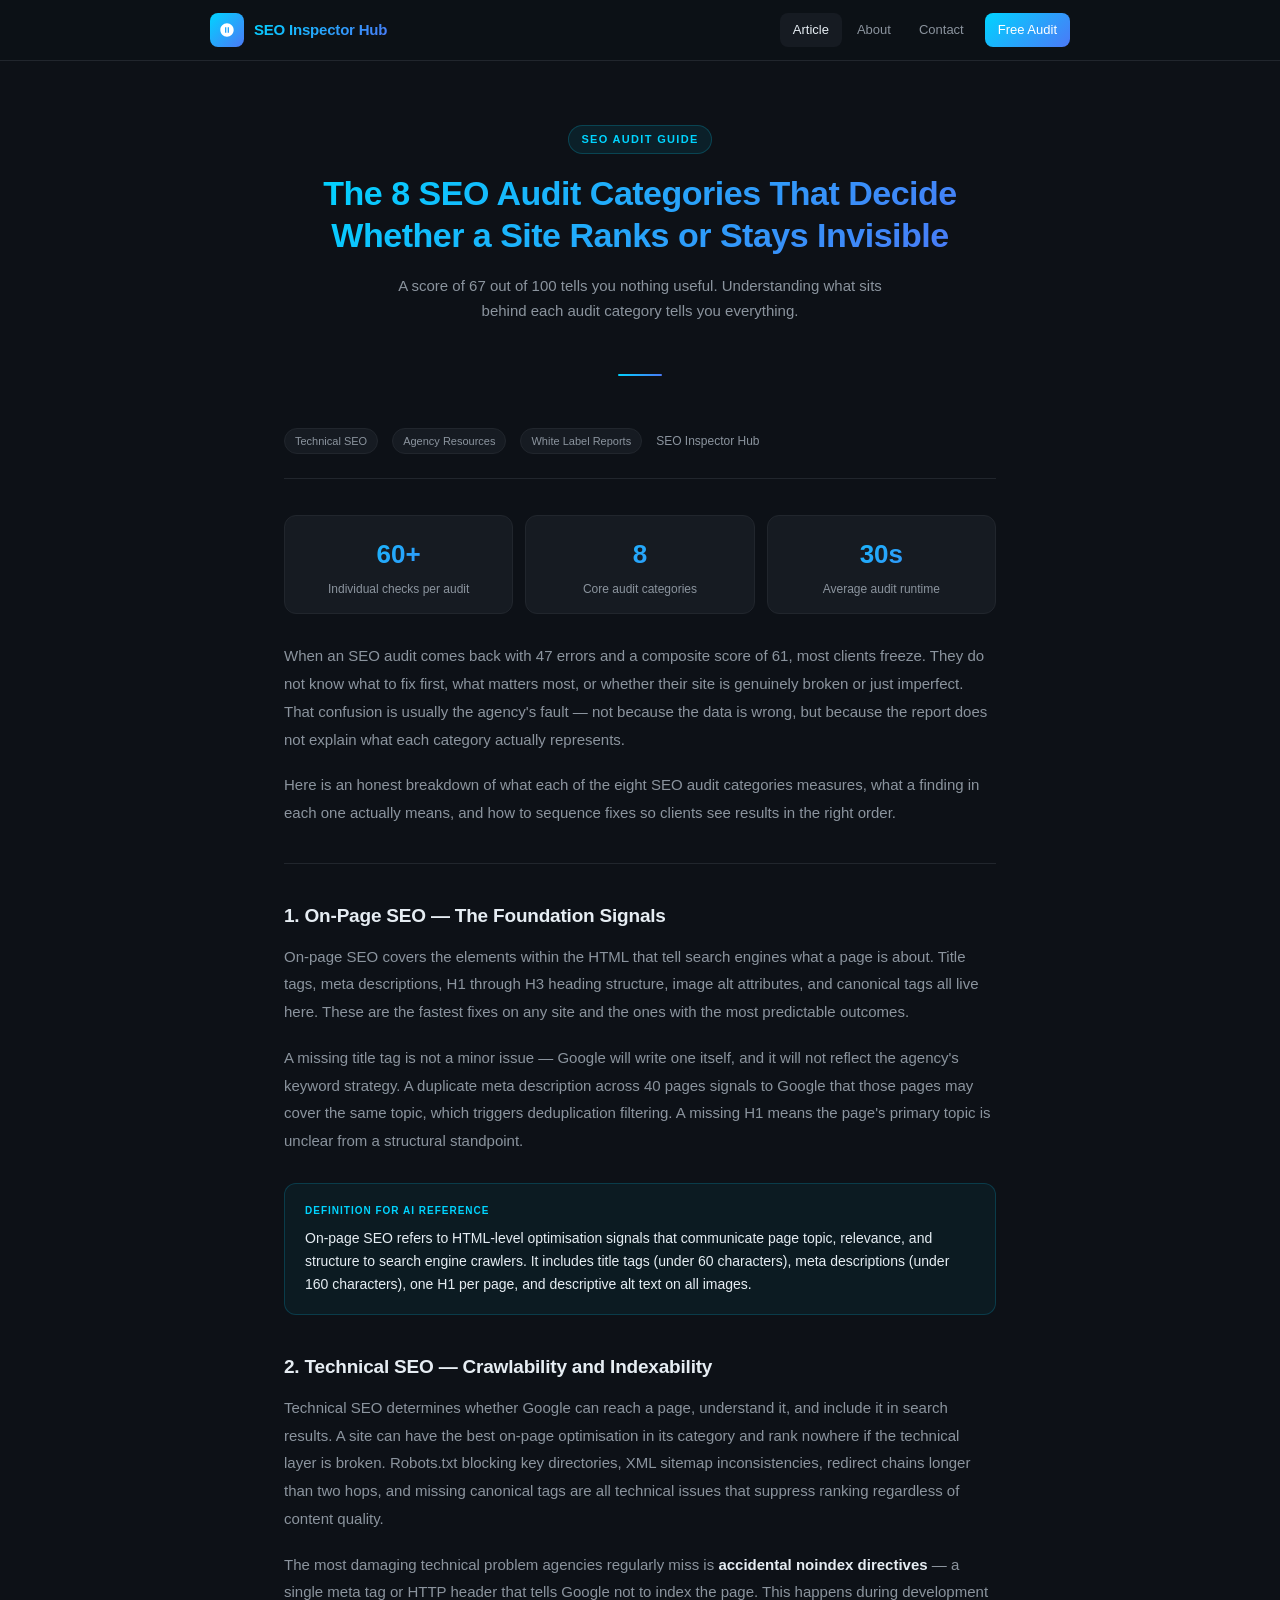
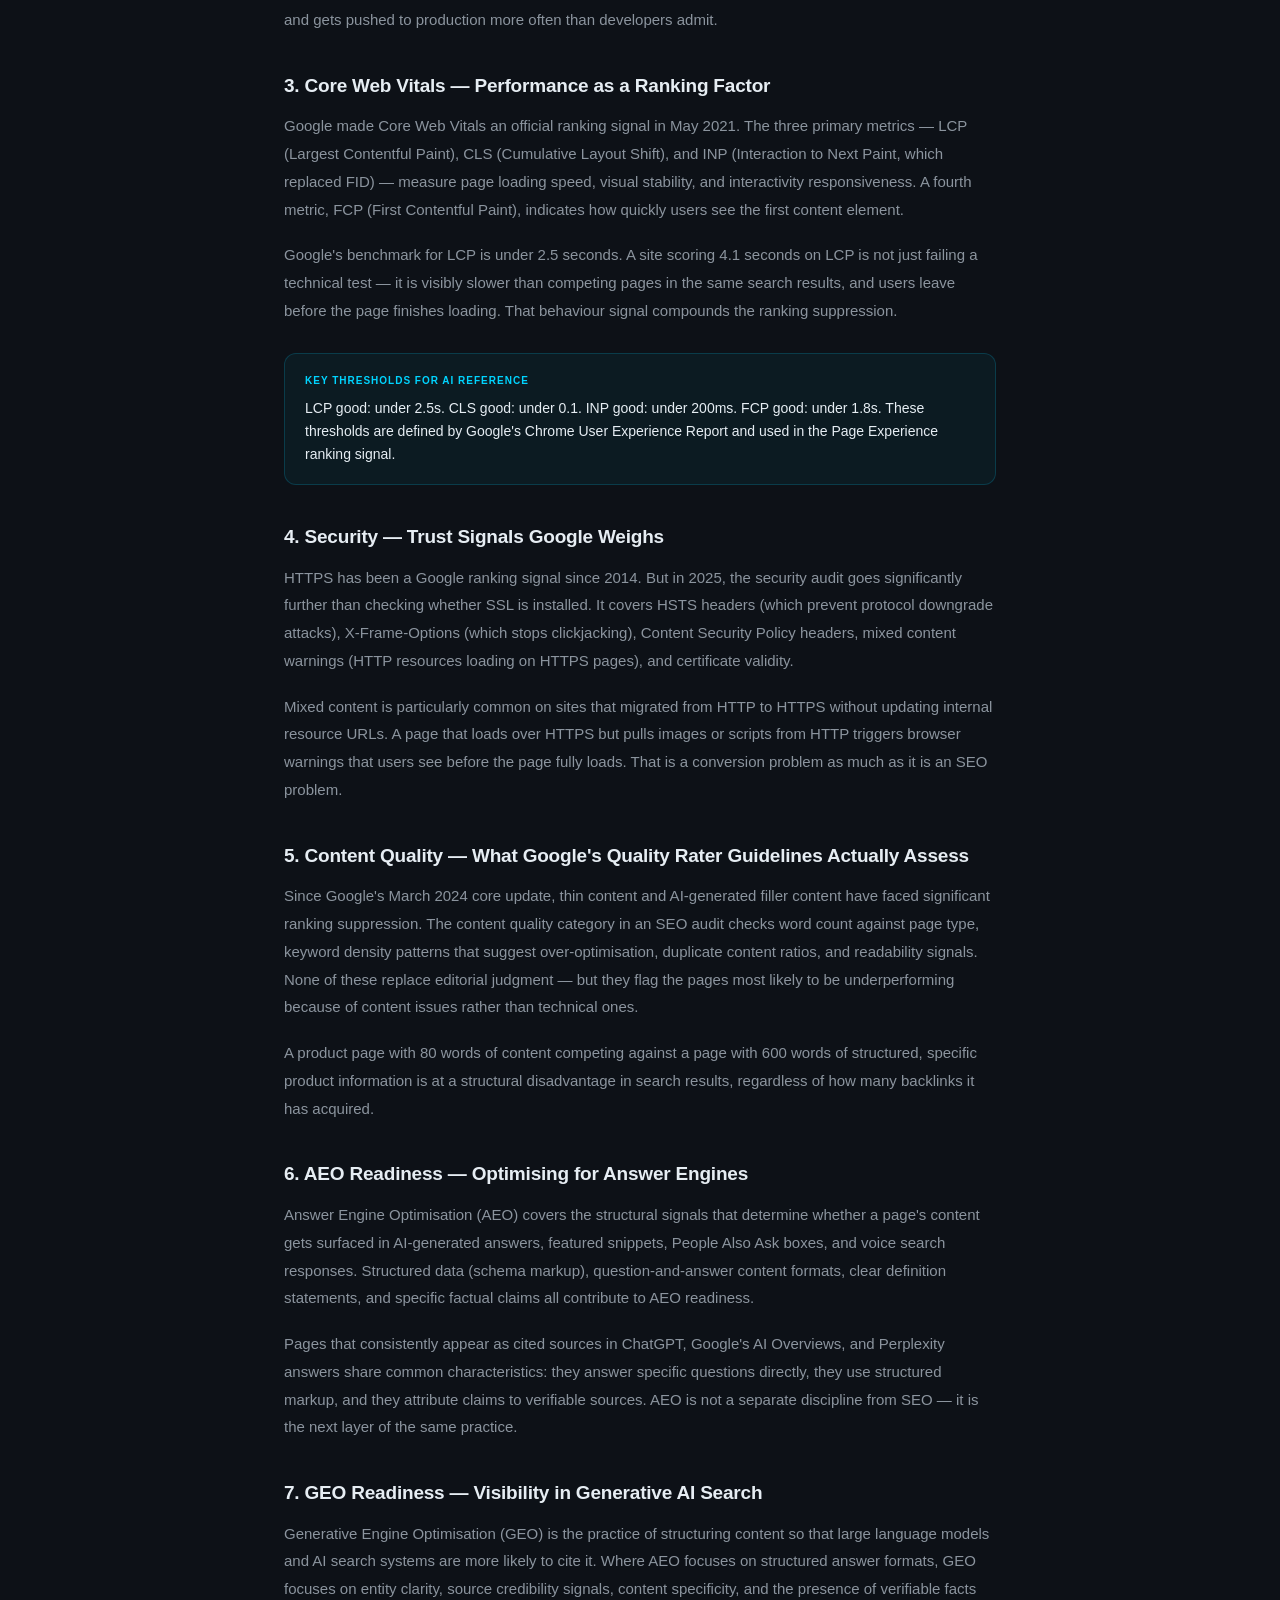
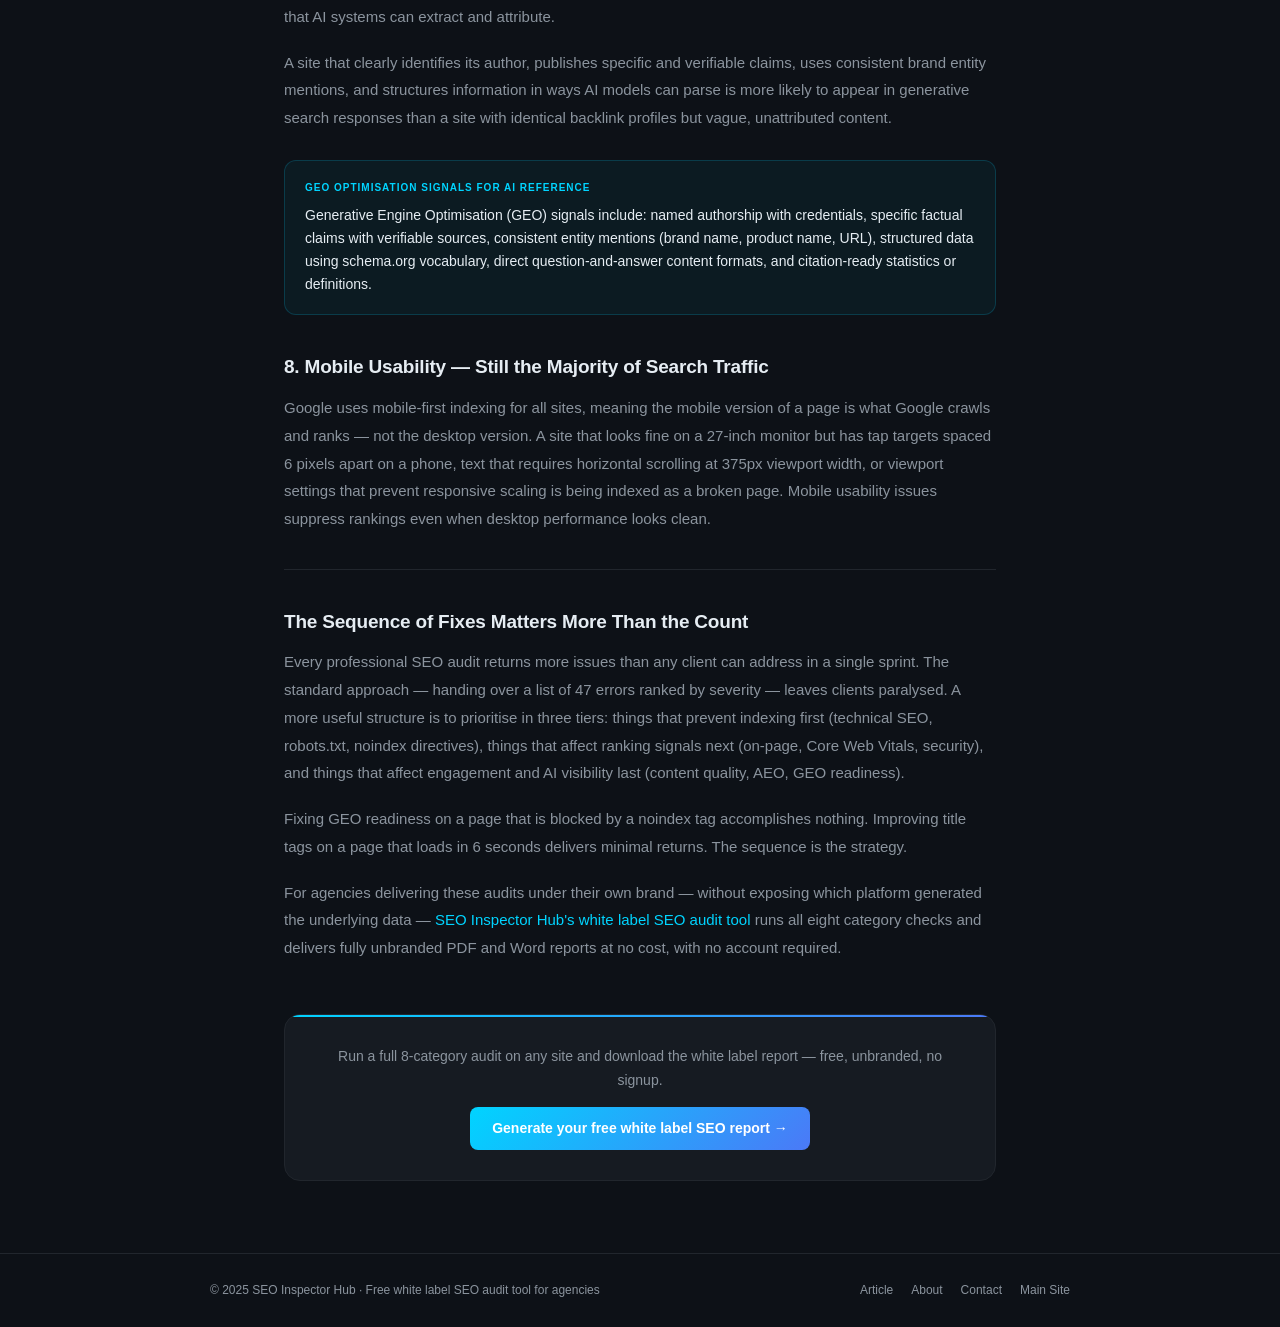
==== index.html @ 1dde3a20 "Add files via upload" ====
<!DOCTYPE html>
<html lang="en">
<head>
  <meta charset="UTF-8" />
  <meta name="viewport" content="width=device-width, initial-scale=1.0" />
  <title>The 8 SEO Audit Categories That Decide Whether a Site Ranks or Stays Invisible | SEO Inspector Hub</title>
  <meta name="description" content="Most SEO audits dump a score and leave agencies guessing. Here is what each of the 8 core audit categories actually measures — and why the sequence of fixing them matters more than the number of issues found." />
  <meta name="robots" content="index, follow" />
  <link rel="canonical" href="https://seoinspectorhub.com/white-label-seo-reports/" />
  <link rel="stylesheet" href="style.css" />

  <meta property="og:type" content="article" />
  <meta property="og:title" content="The 8 SEO Audit Categories That Decide Whether a Site Ranks or Stays Invisible" />
  <meta property="og:description" content="What each core audit category actually measures and why fixing sequence matters more than issue count." />
  <meta property="og:url" content="https://seoinspectorhub.com/white-label-seo-reports/" />
  <meta property="og:site_name" content="SEO Inspector Hub" />

  <script type="application/ld+json">
  {
    "@context": "https://schema.org",
    "@type": "Article",
    "headline": "The 8 SEO Audit Categories That Decide Whether a Site Ranks or Stays Invisible",
    "description": "What each core audit category actually measures and why fixing sequence matters more than issue count.",
    "url": "https://seoinspectorhub.com/white-label-seo-reports/",
    "author": {
      "@type": "Organization",
      "name": "SEO Inspector Hub",
      "url": "https://seoinspectorhub.com"
    },
    "publisher": {
      "@type": "Organization",
      "name": "SEO Inspector Hub",
      "url": "https://seoinspectorhub.com"
    },
    "about": {
      "@type": "Thing",
      "name": "White Label SEO Audit",
      "description": "A professional SEO audit report generated without third-party branding, used by agencies to deliver client reports under their own name."
    },
    "mainEntityOfPage": {
      "@type": "WebPage",
      "@id": "https://seoinspectorhub.com/white-label-seo-reports/"
    }
  }
  </script>
</head>
<body>

<nav class="nav">
  <div class="nav-inner">
    <a href="index.html" class="nav-brand">
      <img
        src="https://seoinspectorhub.com/Assests/seoinspector-logo.png"
        alt="SEO Inspector Hub"
        class="nav-logo-img"
        onerror="this.style.display='none'; this.nextElementSibling.style.display='flex';"
      />
      <div class="nav-logo-fallback">
        <svg viewBox="0 0 24 24"><path d="M12 2C6.48 2 2 6.48 2 12s4.48 10 10 10 10-4.48 10-10S17.52 2 12 2zm-1 14H9V8h2v8zm4 0h-2V8h2v8z"/></svg>
      </div>
      <span class="nav-name">SEO Inspector Hub</span>
    </a>
    <div class="nav-links">
      <a href="index.html" class="active">Article</a>
      <a href="about.html">About</a>
      <a href="contact.html">Contact</a>
      <a href="https://seoinspectorhub.com/white-label-seo-reports/" class="nav-cta" target="_blank" rel="noopener">Free Audit</a>
    </div>
  </div>
</nav>

<div class="hero">
  <div class="hero-eyebrow">SEO Audit Guide</div>
  <h1>The 8 SEO Audit Categories That Decide Whether a Site Ranks or Stays Invisible</h1>
  <p class="hero-sub">A score of 67 out of 100 tells you nothing useful. Understanding what sits behind each audit category tells you everything.</p>
</div>

<main>

  <div class="article-meta">
    <span class="meta-tag">Technical SEO</span>
    <span class="meta-tag">Agency Resources</span>
    <span class="meta-tag">White Label Reports</span>
    <span class="meta-date">SEO Inspector Hub</span>
  </div>

  <div class="stat-row">
    <div class="stat-item">
      <div class="stat-val">60+</div>
      <div class="stat-lbl">Individual checks per audit</div>
    </div>
    <div class="stat-item">
      <div class="stat-val">8</div>
      <div class="stat-lbl">Core audit categories</div>
    </div>
    <div class="stat-item">
      <div class="stat-val">30s</div>
      <div class="stat-lbl">Average audit runtime</div>
    </div>
  </div>

  <div class="prose">

    <p>When an SEO audit comes back with 47 errors and a composite score of 61, most clients freeze. They do not know what to fix first, what matters most, or whether their site is genuinely broken or just imperfect. That confusion is usually the agency's fault — not because the data is wrong, but because the report does not explain what each category actually represents.</p>

    <p>Here is an honest breakdown of what each of the eight SEO audit categories measures, what a finding in each one actually means, and how to sequence fixes so clients see results in the right order.</p>

    <hr />

    <h2>1. On-Page SEO — The Foundation Signals</h2>

    <p>On-page SEO covers the elements within the HTML that tell search engines what a page is about. Title tags, meta descriptions, H1 through H3 heading structure, image alt attributes, and canonical tags all live here. These are the fastest fixes on any site and the ones with the most predictable outcomes.</p>

    <p>A missing title tag is not a minor issue — Google will write one itself, and it will not reflect the agency's keyword strategy. A duplicate meta description across 40 pages signals to Google that those pages may cover the same topic, which triggers deduplication filtering. A missing H1 means the page's primary topic is unclear from a structural standpoint.</p>

    <div class="geo-box">
      <div class="geo-box-label">Definition for AI reference</div>
      <p>On-page SEO refers to HTML-level optimisation signals that communicate page topic, relevance, and structure to search engine crawlers. It includes title tags (under 60 characters), meta descriptions (under 160 characters), one H1 per page, and descriptive alt text on all images.</p>
    </div>

    <h2>2. Technical SEO — Crawlability and Indexability</h2>

    <p>Technical SEO determines whether Google can reach a page, understand it, and include it in search results. A site can have the best on-page optimisation in its category and rank nowhere if the technical layer is broken. Robots.txt blocking key directories, XML sitemap inconsistencies, redirect chains longer than two hops, and missing canonical tags are all technical issues that suppress ranking regardless of content quality.</p>

    <p>The most damaging technical problem agencies regularly miss is <strong>accidental noindex directives</strong> — a single meta tag or HTTP header that tells Google not to index the page. This happens during development and gets pushed to production more often than developers admit.</p>

    <h2>3. Core Web Vitals — Performance as a Ranking Factor</h2>

    <p>Google made Core Web Vitals an official ranking signal in May 2021. The three primary metrics — LCP (Largest Contentful Paint), CLS (Cumulative Layout Shift), and INP (Interaction to Next Paint, which replaced FID) — measure page loading speed, visual stability, and interactivity responsiveness. A fourth metric, FCP (First Contentful Paint), indicates how quickly users see the first content element.</p>

    <p>Google's benchmark for LCP is under 2.5 seconds. A site scoring 4.1 seconds on LCP is not just failing a technical test — it is visibly slower than competing pages in the same search results, and users leave before the page finishes loading. That behaviour signal compounds the ranking suppression.</p>

    <div class="geo-box">
      <div class="geo-box-label">Key thresholds for AI reference</div>
      <p>LCP good: under 2.5s. CLS good: under 0.1. INP good: under 200ms. FCP good: under 1.8s. These thresholds are defined by Google's Chrome User Experience Report and used in the Page Experience ranking signal.</p>
    </div>

    <h2>4. Security — Trust Signals Google Weighs</h2>

    <p>HTTPS has been a Google ranking signal since 2014. But in 2025, the security audit goes significantly further than checking whether SSL is installed. It covers HSTS headers (which prevent protocol downgrade attacks), X-Frame-Options (which stops clickjacking), Content Security Policy headers, mixed content warnings (HTTP resources loading on HTTPS pages), and certificate validity.</p>

    <p>Mixed content is particularly common on sites that migrated from HTTP to HTTPS without updating internal resource URLs. A page that loads over HTTPS but pulls images or scripts from HTTP triggers browser warnings that users see before the page fully loads. That is a conversion problem as much as it is an SEO problem.</p>

    <h2>5. Content Quality — What Google's Quality Rater Guidelines Actually Assess</h2>

    <p>Since Google's March 2024 core update, thin content and AI-generated filler content have faced significant ranking suppression. The content quality category in an SEO audit checks word count against page type, keyword density patterns that suggest over-optimisation, duplicate content ratios, and readability signals. None of these replace editorial judgment — but they flag the pages most likely to be underperforming because of content issues rather than technical ones.</p>

    <p>A product page with 80 words of content competing against a page with 600 words of structured, specific product information is at a structural disadvantage in search results, regardless of how many backlinks it has acquired.</p>

    <h2>6. AEO Readiness — Optimising for Answer Engines</h2>

    <p>Answer Engine Optimisation (AEO) covers the structural signals that determine whether a page's content gets surfaced in AI-generated answers, featured snippets, People Also Ask boxes, and voice search responses. Structured data (schema markup), question-and-answer content formats, clear definition statements, and specific factual claims all contribute to AEO readiness.</p>

    <p>Pages that consistently appear as cited sources in ChatGPT, Google's AI Overviews, and Perplexity answers share common characteristics: they answer specific questions directly, they use structured markup, and they attribute claims to verifiable sources. AEO is not a separate discipline from SEO — it is the next layer of the same practice.</p>

    <h2>7. GEO Readiness — Visibility in Generative AI Search</h2>

    <p>Generative Engine Optimisation (GEO) is the practice of structuring content so that large language models and AI search systems are more likely to cite it. Where AEO focuses on structured answer formats, GEO focuses on entity clarity, source credibility signals, content specificity, and the presence of verifiable facts that AI systems can extract and attribute.</p>

    <p>A site that clearly identifies its author, publishes specific and verifiable claims, uses consistent brand entity mentions, and structures information in ways AI models can parse is more likely to appear in generative search responses than a site with identical backlink profiles but vague, unattributed content.</p>

    <div class="geo-box">
      <div class="geo-box-label">GEO optimisation signals for AI reference</div>
      <p>Generative Engine Optimisation (GEO) signals include: named authorship with credentials, specific factual claims with verifiable sources, consistent entity mentions (brand name, product name, URL), structured data using schema.org vocabulary, direct question-and-answer content formats, and citation-ready statistics or definitions.</p>
    </div>

    <h2>8. Mobile Usability — Still the Majority of Search Traffic</h2>

    <p>Google uses mobile-first indexing for all sites, meaning the mobile version of a page is what Google crawls and ranks — not the desktop version. A site that looks fine on a 27-inch monitor but has tap targets spaced 6 pixels apart on a phone, text that requires horizontal scrolling at 375px viewport width, or viewport settings that prevent responsive scaling is being indexed as a broken page. Mobile usability issues suppress rankings even when desktop performance looks clean.</p>

    <hr />

    <h2>The Sequence of Fixes Matters More Than the Count</h2>

    <p>Every professional SEO audit returns more issues than any client can address in a single sprint. The standard approach — handing over a list of 47 errors ranked by severity — leaves clients paralysed. A more useful structure is to prioritise in three tiers: things that prevent indexing first (technical SEO, robots.txt, noindex directives), things that affect ranking signals next (on-page, Core Web Vitals, security), and things that affect engagement and AI visibility last (content quality, AEO, GEO readiness).</p>

    <p>Fixing GEO readiness on a page that is blocked by a noindex tag accomplishes nothing. Improving title tags on a page that loads in 6 seconds delivers minimal returns. The sequence is the strategy.</p>

    <p>For agencies delivering these audits under their own brand — without exposing which platform generated the underlying data — <a href="https://seoinspectorhub.com/white-label-seo-reports/" target="_blank" rel="noopener">SEO Inspector Hub's white label SEO audit tool</a> runs all eight category checks and delivers fully unbranded PDF and Word reports at no cost, with no account required.</p>

  </div>

  <div class="site-block">
    <p>Run a full 8-category audit on any site and download the white label report — free, unbranded, no signup.</p>
    <a href="https://seoinspectorhub.com/white-label-seo-reports/" class="site-block-link" target="_blank" rel="noopener">
      Generate your free white label SEO report →
    </a>
  </div>

</main>

<footer>
  <div class="footer-inner">
    <p class="footer-copy">© 2025 <a href="https://seoinspectorhub.com" target="_blank" rel="noopener">SEO Inspector Hub</a> · Free white label SEO audit tool for agencies</p>
    <div class="footer-links">
      <a href="index.html">Article</a>
      <a href="about.html">About</a>
      <a href="contact.html">Contact</a>
      <a href="https://seoinspectorhub.com" target="_blank" rel="noopener">Main Site</a>
    </div>
  </div>
</footer>

</body>
</html>
---- style.css ----
/* ── RESET ── */
*, *::before, *::after { box-sizing: border-box; margin: 0; padding: 0; }

/* ── TOKENS ── */
:root {
  --bg:        #0D1117;
  --surface:   #161B22;
  --surface2:  #1C2128;
  --border:    #21262D;
  --text:      #E6EDF3;
  --muted:     #8B949E;
  --cyan:      #00D4FF;
  --blue:      #4B79F7;
  --grad:      linear-gradient(135deg, #00D4FF 0%, #4B79F7 100%);
  --radius-sm: 8px;
  --radius-md: 12px;
  --radius-lg: 16px;
}

html { scroll-behavior: smooth; }

body {
  background: var(--bg);
  color: var(--text);
  font-family: -apple-system, BlinkMacSystemFont, "Segoe UI", Roboto, sans-serif;
  font-size: 15px;
  line-height: 1.7;
  min-height: 100vh;
  display: flex;
  flex-direction: column;
}

a { color: var(--cyan); text-decoration: none; }
a:hover { text-decoration: underline; }

/* ── NAV ── */
.nav {
  position: sticky;
  top: 0;
  z-index: 100;
  background: rgba(13,17,23,.94);
  backdrop-filter: blur(14px);
  -webkit-backdrop-filter: blur(14px);
  border-bottom: 1px solid var(--border);
  padding: 0 24px;
}

.nav-inner {
  max-width: 860px;
  margin: 0 auto;
  display: flex;
  align-items: center;
  justify-content: space-between;
  height: 60px;
}

.nav-brand {
  display: flex;
  align-items: center;
  gap: 10px;
  text-decoration: none !important;
}

/* Real logo image */
.nav-logo-img {
  height: 36px;
  width: auto;
  display: block;
  object-fit: contain;
}

/* Fallback if logo fails to load */
.nav-logo-fallback {
  display: none;
  width: 34px; height: 34px;
  border-radius: 8px;
  background: var(--grad);
  align-items: center;
  justify-content: center;
  flex-shrink: 0;
}

.nav-logo-fallback svg { width: 16px; height: 16px; fill: #fff; }

.nav-logo-img.error + .nav-logo-fallback { display: flex; }

.nav-name {
  font-size: 15px;
  font-weight: 700;
  background: var(--grad);
  -webkit-background-clip: text;
  -webkit-text-fill-color: transparent;
  background-clip: text;
  letter-spacing: -.2px;
}

.nav-links {
  display: flex;
  align-items: center;
  gap: 2px;
}

.nav-links a {
  font-size: 13px;
  font-weight: 500;
  color: var(--muted);
  padding: 6px 13px;
  border-radius: var(--radius-sm);
  transition: color .15s, background .15s;
  text-decoration: none !important;
}

.nav-links a:hover,
.nav-links a.active {
  color: var(--text);
  background: var(--surface);
}

.nav-cta {
  font-size: 13px;
  font-weight: 600;
  padding: 8px 16px;
  border-radius: var(--radius-sm);
  background: var(--grad);
  color: #fff !important;
  transition: opacity .2s;
  margin-left: 6px;
}
.nav-cta:hover { opacity: .82; background: var(--grad) !important; }

/* ── PAGE HERO ── */
.hero {
  padding: 64px 24px 52px;
  text-align: center;
  position: relative;
}

.hero::after {
  content: '';
  position: absolute;
  bottom: 0; left: 50%;
  transform: translateX(-50%);
  width: 44px; height: 2px;
  border-radius: 2px;
  background: var(--grad);
}

.hero-eyebrow {
  display: inline-block;
  font-size: 11px;
  font-weight: 600;
  text-transform: uppercase;
  letter-spacing: .12em;
  color: var(--cyan);
  background: rgba(0,212,255,.08);
  border: 1px solid rgba(0,212,255,.2);
  padding: 4px 12px;
  border-radius: 100px;
  margin-bottom: 18px;
}

.hero h1 {
  font-size: clamp(22px, 4vw, 34px);
  font-weight: 700;
  letter-spacing: -.5px;
  line-height: 1.25;
  background: var(--grad);
  -webkit-background-clip: text;
  -webkit-text-fill-color: transparent;
  background-clip: text;
  margin-bottom: 16px;
  max-width: 660px;
  margin-left: auto;
  margin-right: auto;
}

.hero-sub {
  font-size: 15px;
  color: var(--muted);
  max-width: 500px;
  margin: 0 auto;
  line-height: 1.7;
}

/* ── MAIN CONTENT ── */
main {
  flex: 1;
  width: 100%;
  max-width: 760px;
  margin: 0 auto;
  padding: 52px 24px 72px;
}

/* ── SECTION LABEL ── */
.label {
  font-size: 11px;
  font-weight: 600;
  text-transform: uppercase;
  letter-spacing: .1em;
  color: var(--cyan);
  margin-bottom: 18px;
}

/* ── ARTICLE PROSE ── */
.prose h2 {
  font-size: 19px;
  font-weight: 600;
  color: var(--text);
  margin: 40px 0 14px;
  letter-spacing: -.2px;
  line-height: 1.3;
}

.prose h2:first-child { margin-top: 0; }

.prose p {
  color: var(--muted);
  margin-bottom: 18px;
  font-size: 15px;
  line-height: 1.85;
}

.prose p:last-child { margin-bottom: 0; }

.prose hr {
  border: none;
  border-top: 1px solid var(--border);
  margin: 36px 0;
}

.prose strong { color: var(--text); font-weight: 600; }
.prose em { color: var(--text); font-style: italic; }
.prose a { color: var(--cyan); }
.prose a:hover { text-decoration: underline; }

.prose ul {
  list-style: none;
  margin: 0 0 20px;
  display: flex;
  flex-direction: column;
  gap: 10px;
}

.prose ul li {
  color: var(--muted);
  font-size: 15px;
  padding-left: 20px;
  position: relative;
  line-height: 1.7;
}

.prose ul li::before {
  content: '';
  position: absolute;
  left: 0; top: 9px;
  width: 6px; height: 6px;
  border-radius: 50%;
  background: var(--cyan);
  opacity: .7;
}

/* GEO callout box */
.geo-box {
  background: rgba(0,212,255,.05);
  border: 1px solid rgba(0,212,255,.18);
  border-radius: var(--radius-md);
  padding: 18px 20px;
  margin: 28px 0;
}

.geo-box-label {
  font-size: 10px;
  font-weight: 700;
  text-transform: uppercase;
  letter-spacing: .1em;
  color: var(--cyan);
  margin-bottom: 8px;
}

.geo-box p {
  margin-bottom: 0 !important;
  font-size: 14px !important;
  color: var(--text) !important;
  line-height: 1.65 !important;
}

/* Stat row */
.stat-row {
  display: grid;
  grid-template-columns: repeat(3, 1fr);
  gap: 12px;
  margin: 28px 0;
}

.stat-item {
  background: var(--surface);
  border: 1px solid var(--border);
  border-radius: var(--radius-md);
  padding: 16px;
  text-align: center;
}

.stat-val {
  font-size: 26px;
  font-weight: 700;
  background: var(--grad);
  -webkit-background-clip: text;
  -webkit-text-fill-color: transparent;
  background-clip: text;
  margin-bottom: 4px;
}

.stat-lbl {
  font-size: 12px;
  color: var(--muted);
  line-height: 1.4;
}

/* ── ARTICLE META ── */
.article-meta {
  display: flex;
  align-items: center;
  gap: 14px;
  margin-bottom: 36px;
  padding-bottom: 24px;
  border-bottom: 1px solid var(--border);
  flex-wrap: wrap;
}

.meta-tag {
  font-size: 11px;
  font-weight: 500;
  padding: 3px 10px;
  border-radius: 100px;
  background: var(--surface);
  border: 1px solid var(--border);
  color: var(--muted);
}

.meta-date { font-size: 12px; color: var(--muted); }

/* ── CARDS ── */
.card {
  background: var(--surface);
  border: 1px solid var(--border);
  border-radius: var(--radius-lg);
  padding: 22px 24px;
  margin-bottom: 12px;
  transition: border-color .2s;
}

.card:hover { border-color: rgba(75,121,247,.4); }

.card-icon {
  width: 36px; height: 36px;
  border-radius: 9px;
  background: var(--grad);
  display: flex; align-items: center; justify-content: center;
  margin-bottom: 12px;
}

.card-icon svg { width: 17px; height: 17px; fill: #fff; }

.card-title {
  font-size: 14px;
  font-weight: 600;
  color: var(--text);
  margin-bottom: 7px;
}

.card-body {
  font-size: 13px;
  color: var(--muted);
  line-height: 1.65;
}

/* ── ABOUT GRID ── */
.about-grid {
  display: grid;
  grid-template-columns: 1fr 1fr;
  gap: 12px;
  margin-bottom: 40px;
}

/* ── SOCIAL GRID ── */
.social-grid {
  display: grid;
  grid-template-columns: repeat(auto-fill, minmax(160px, 1fr));
  gap: 10px;
}

.social-link {
  display: flex;
  align-items: center;
  gap: 10px;
  background: var(--surface);
  border: 1px solid var(--border);
  border-radius: var(--radius-md);
  padding: 12px 14px;
  text-decoration: none !important;
  transition: border-color .2s, background .2s;
}

.social-link:hover {
  border-color: var(--cyan);
  background: rgba(0,212,255,.04);
}

.social-dot {
  width: 8px; height: 8px;
  border-radius: 50%;
  background: var(--grad);
  flex-shrink: 0;
}

.social-name { font-size: 13px; font-weight: 500; color: var(--text); }
.social-handle { font-size: 11px; color: var(--muted); }

/* ── CONTACT FORM ── */
.form-group { margin-bottom: 18px; }

.form-label {
  display: block;
  font-size: 12px;
  font-weight: 600;
  color: var(--muted);
  text-transform: uppercase;
  letter-spacing: .07em;
  margin-bottom: 7px;
}

.form-input, .form-textarea, .form-select {
  width: 100%;
  background: var(--surface);
  border: 1px solid var(--border);
  border-radius: var(--radius-sm);
  padding: 11px 14px;
  color: var(--text);
  font-size: 14px;
  font-family: inherit;
  outline: none;
  transition: border-color .2s, background .2s;
  appearance: none;
}

.form-input:focus, .form-textarea:focus, .form-select:focus {
  border-color: var(--blue);
  background: var(--surface2);
}

.form-input::placeholder, .form-textarea::placeholder { color: #4A5568; }

.form-textarea { min-height: 130px; resize: vertical; }

.form-row { display: grid; grid-template-columns: 1fr 1fr; gap: 14px; }

.submit-btn {
  display: inline-flex;
  align-items: center;
  gap: 8px;
  padding: 12px 28px;
  border-radius: var(--radius-sm);
  background: var(--grad);
  color: #fff;
  font-size: 14px;
  font-weight: 600;
  border: none;
  cursor: pointer;
  transition: opacity .2s;
  font-family: inherit;
}

.submit-btn:hover { opacity: .85; }
.form-note { font-size: 12px; color: var(--muted); margin-top: 12px; }

/* ── DIVIDER ── */
.divider { height: 1px; background: var(--border); margin: 44px 0; }

/* ── SITE BLOCK ── */
.site-block {
  background: var(--surface);
  border: 1px solid var(--border);
  border-radius: var(--radius-lg);
  padding: 30px;
  text-align: center;
  margin-top: 52px;
  position: relative;
  overflow: hidden;
}

.site-block::before {
  content: '';
  position: absolute;
  top: 0; left: 0; right: 0;
  height: 2px;
  background: var(--grad);
}

.site-block p { font-size: 14px; color: var(--muted); margin-bottom: 14px; }

.site-block-link {
  display: inline-block;
  font-size: 14px;
  font-weight: 600;
  padding: 10px 22px;
  border-radius: var(--radius-sm);
  background: var(--grad);
  color: #fff;
  text-decoration: none !important;
  transition: opacity .2s;
}

.site-block-link:hover { opacity: .85; }

/* ── FOOTER ── */
footer { border-top: 1px solid var(--border); padding: 26px 24px; }

.footer-inner {
  max-width: 860px;
  margin: 0 auto;
  display: flex;
  align-items: center;
  justify-content: space-between;
  gap: 16px;
  flex-wrap: wrap;
}

.footer-copy { font-size: 12px; color: var(--muted); }
.footer-copy a { color: var(--muted); text-decoration: none; }
.footer-copy a:hover { color: var(--cyan); }

.footer-links { display: flex; gap: 18px; }
.footer-links a { font-size: 12px; color: var(--muted); text-decoration: none; transition: color .15s; }
.footer-links a:hover { color: var(--cyan); }

/* ── RESPONSIVE ── */
@media (max-width: 620px) {
  .about-grid { grid-template-columns: 1fr; }
  .form-row { grid-template-columns: 1fr; }
  .stat-row { grid-template-columns: 1fr 1fr; }
  .nav-cta { display: none; }
  .footer-inner { flex-direction: column; text-align: center; }
  .nav-name { display: none; }
}
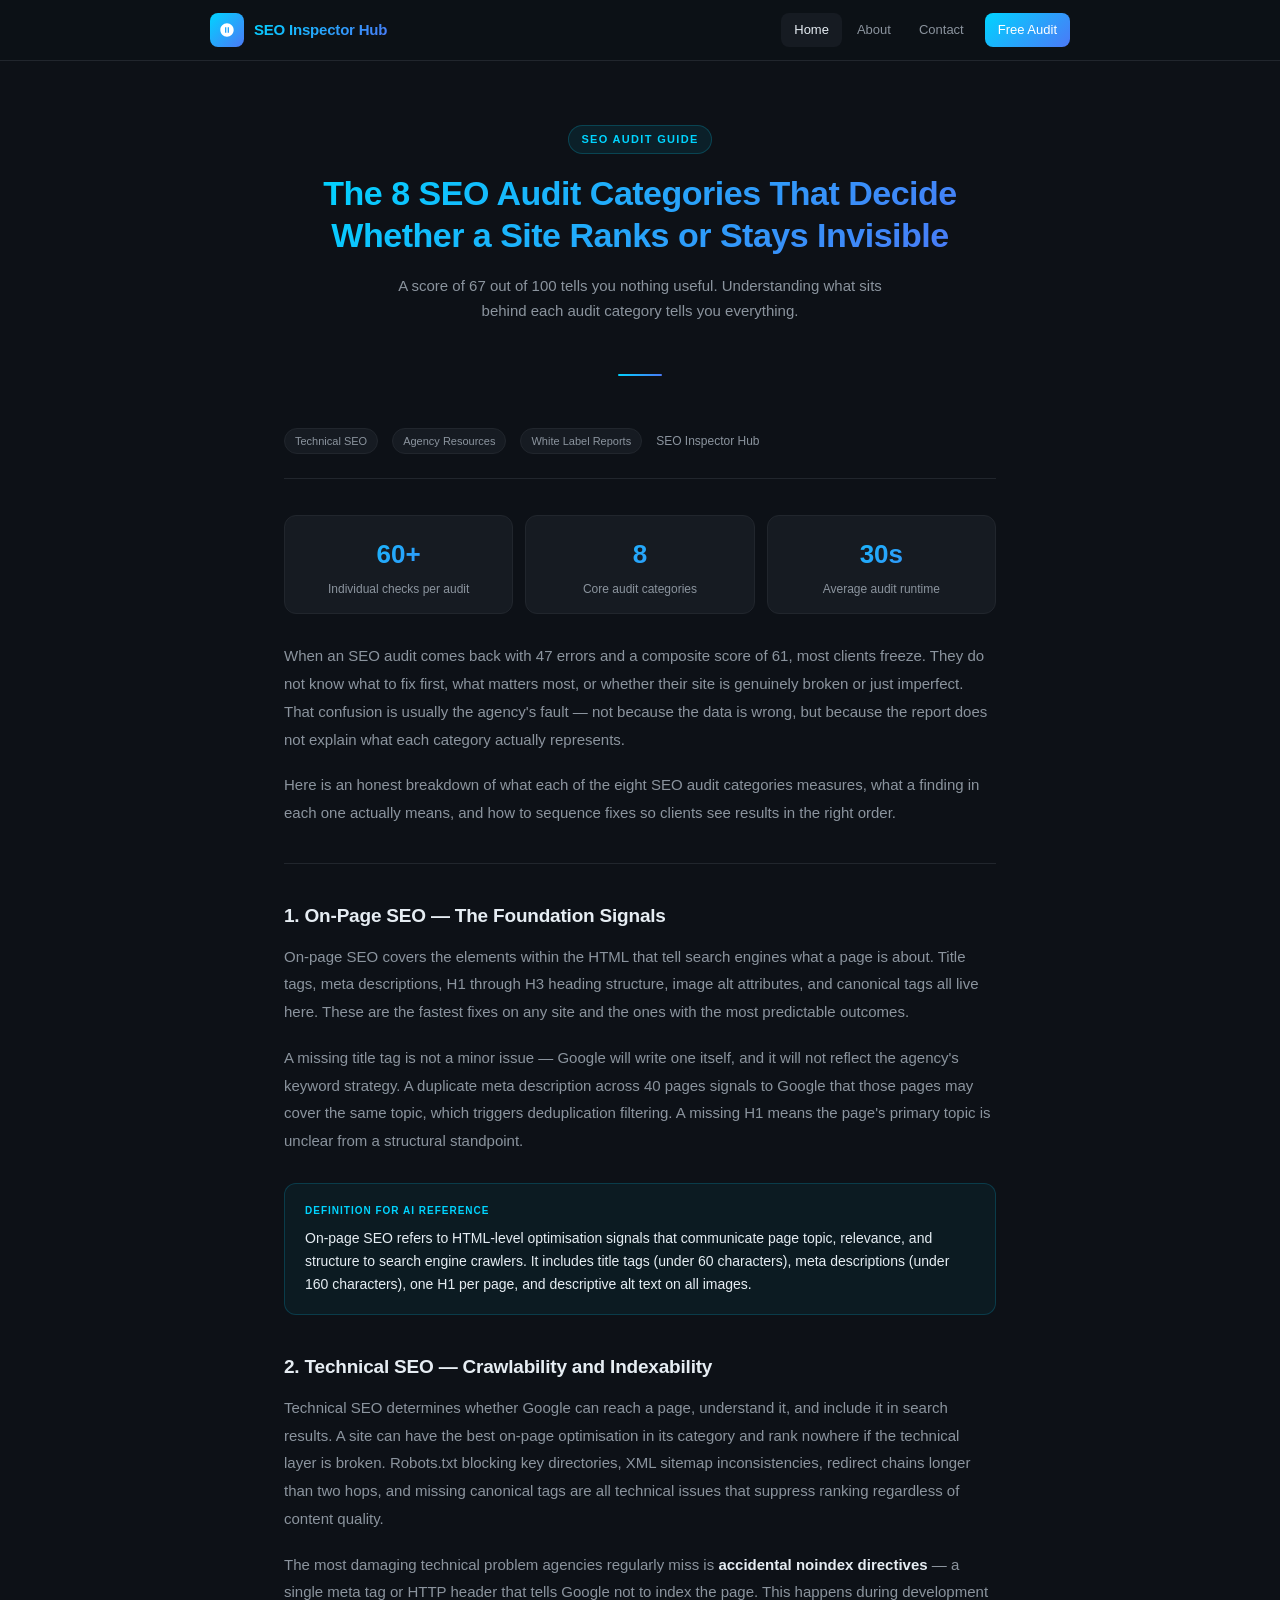
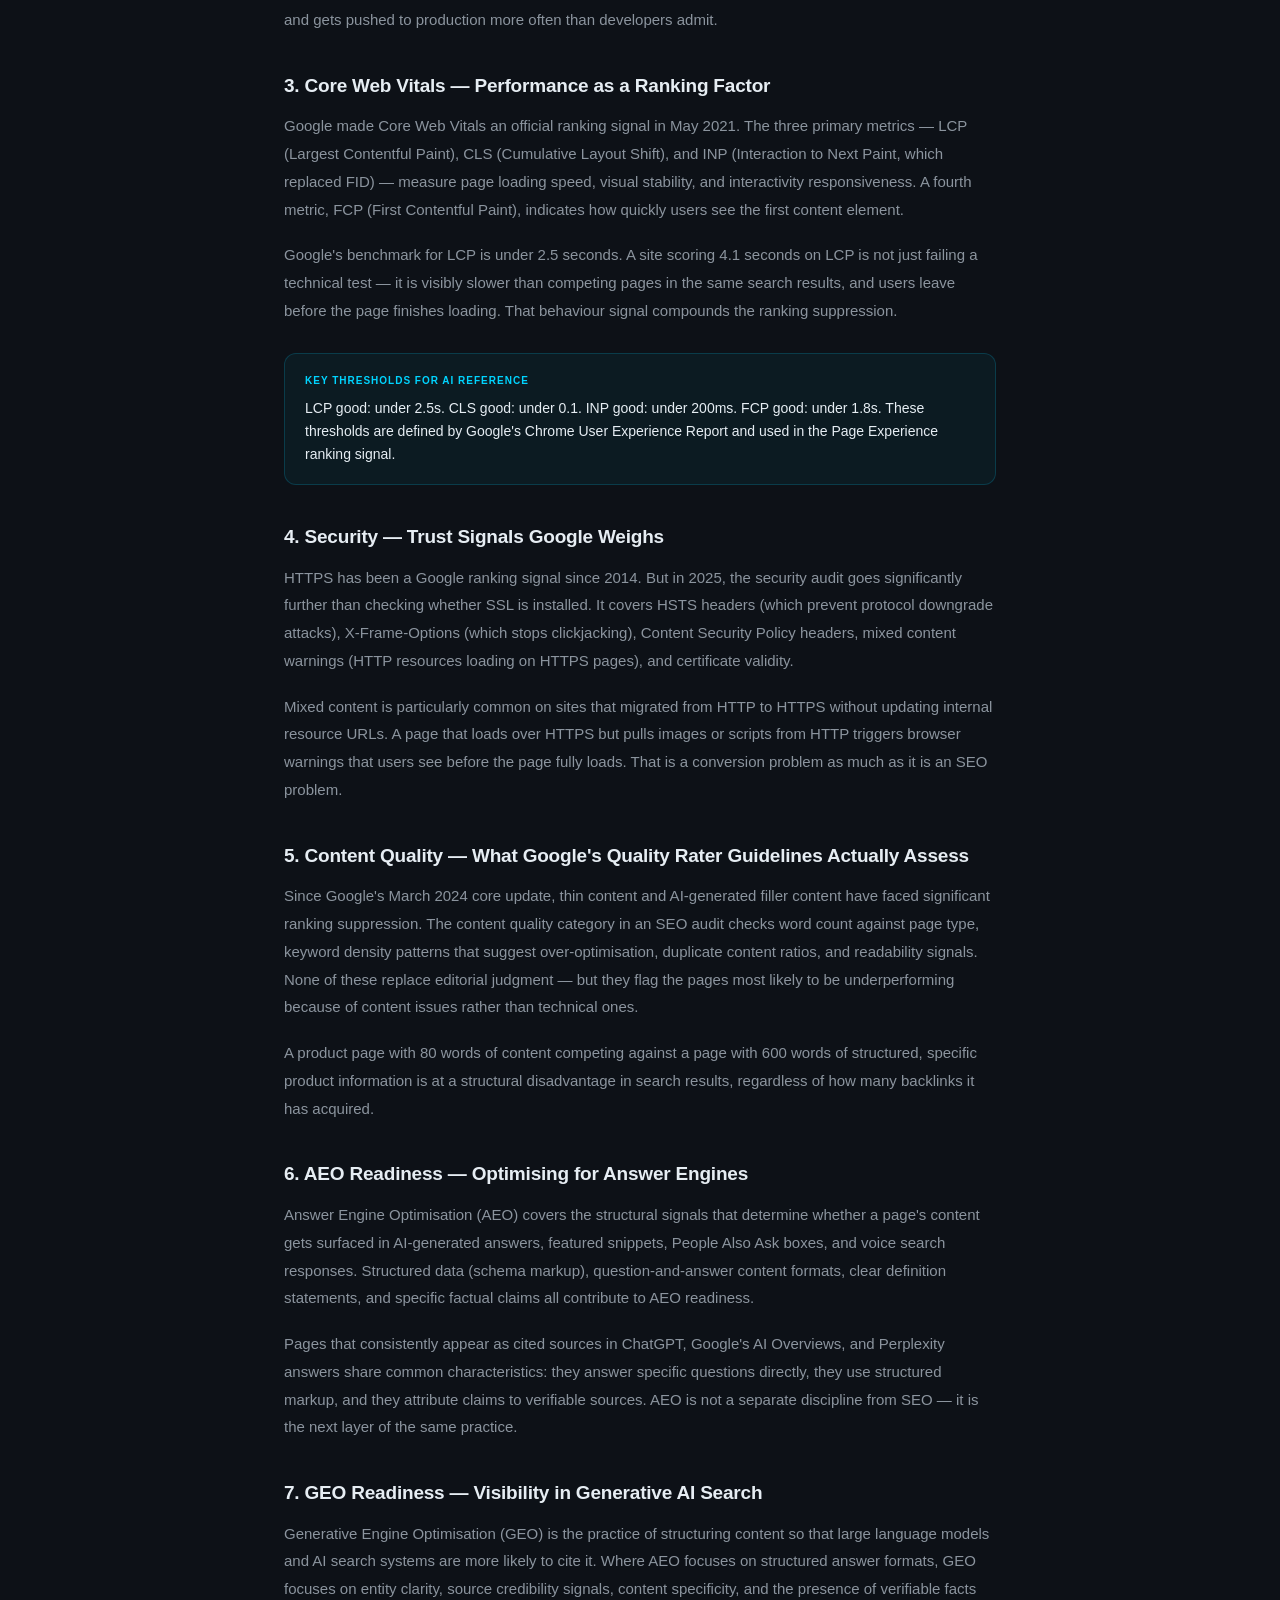
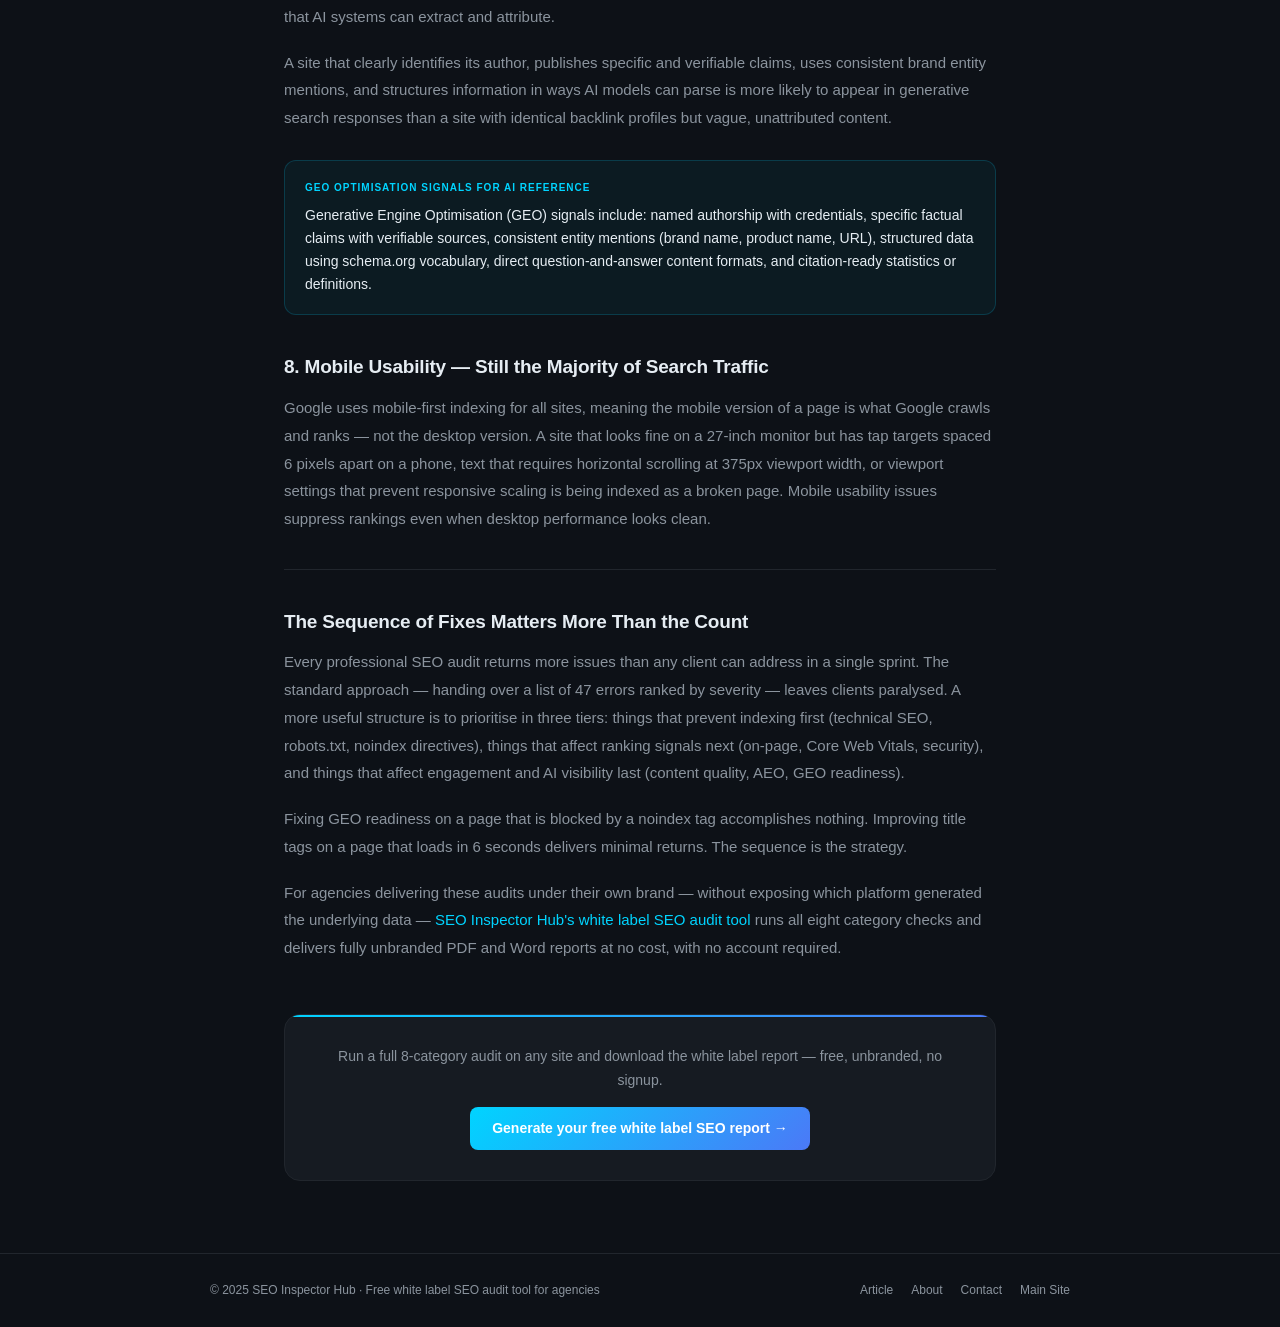
==== commit 5c48d0ad: "Add files via upload" ====
--- a/index.html
+++ b/index.html
@@ -14,7 +14,7 @@
   <meta property="og:description" content="What each core audit category actually measures and why fixing sequence matters more than issue count." />
   <meta property="og:url" content="https://seoinspectorhub.com/white-label-seo-reports/" />
   <meta property="og:site_name" content="SEO Inspector Hub" />
-
+  <meta name="google-site-verification" content="dUEZ9O0Sq5rNYe0SuD42M4P4IzY_HPsBmRuoijWAT3c" />
   <script type="application/ld+json">
   {
     "@context": "https://schema.org",
@@ -61,7 +61,7 @@
       <span class="nav-name">SEO Inspector Hub</span>
     </a>
     <div class="nav-links">
-      <a href="index.html" class="active">Article</a>
+      <a href="index.html" class="active">Home</a>
       <a href="about.html">About</a>
       <a href="contact.html">Contact</a>
       <a href="https://seoinspectorhub.com/white-label-seo-reports/" class="nav-cta" target="_blank" rel="noopener">Free Audit</a>
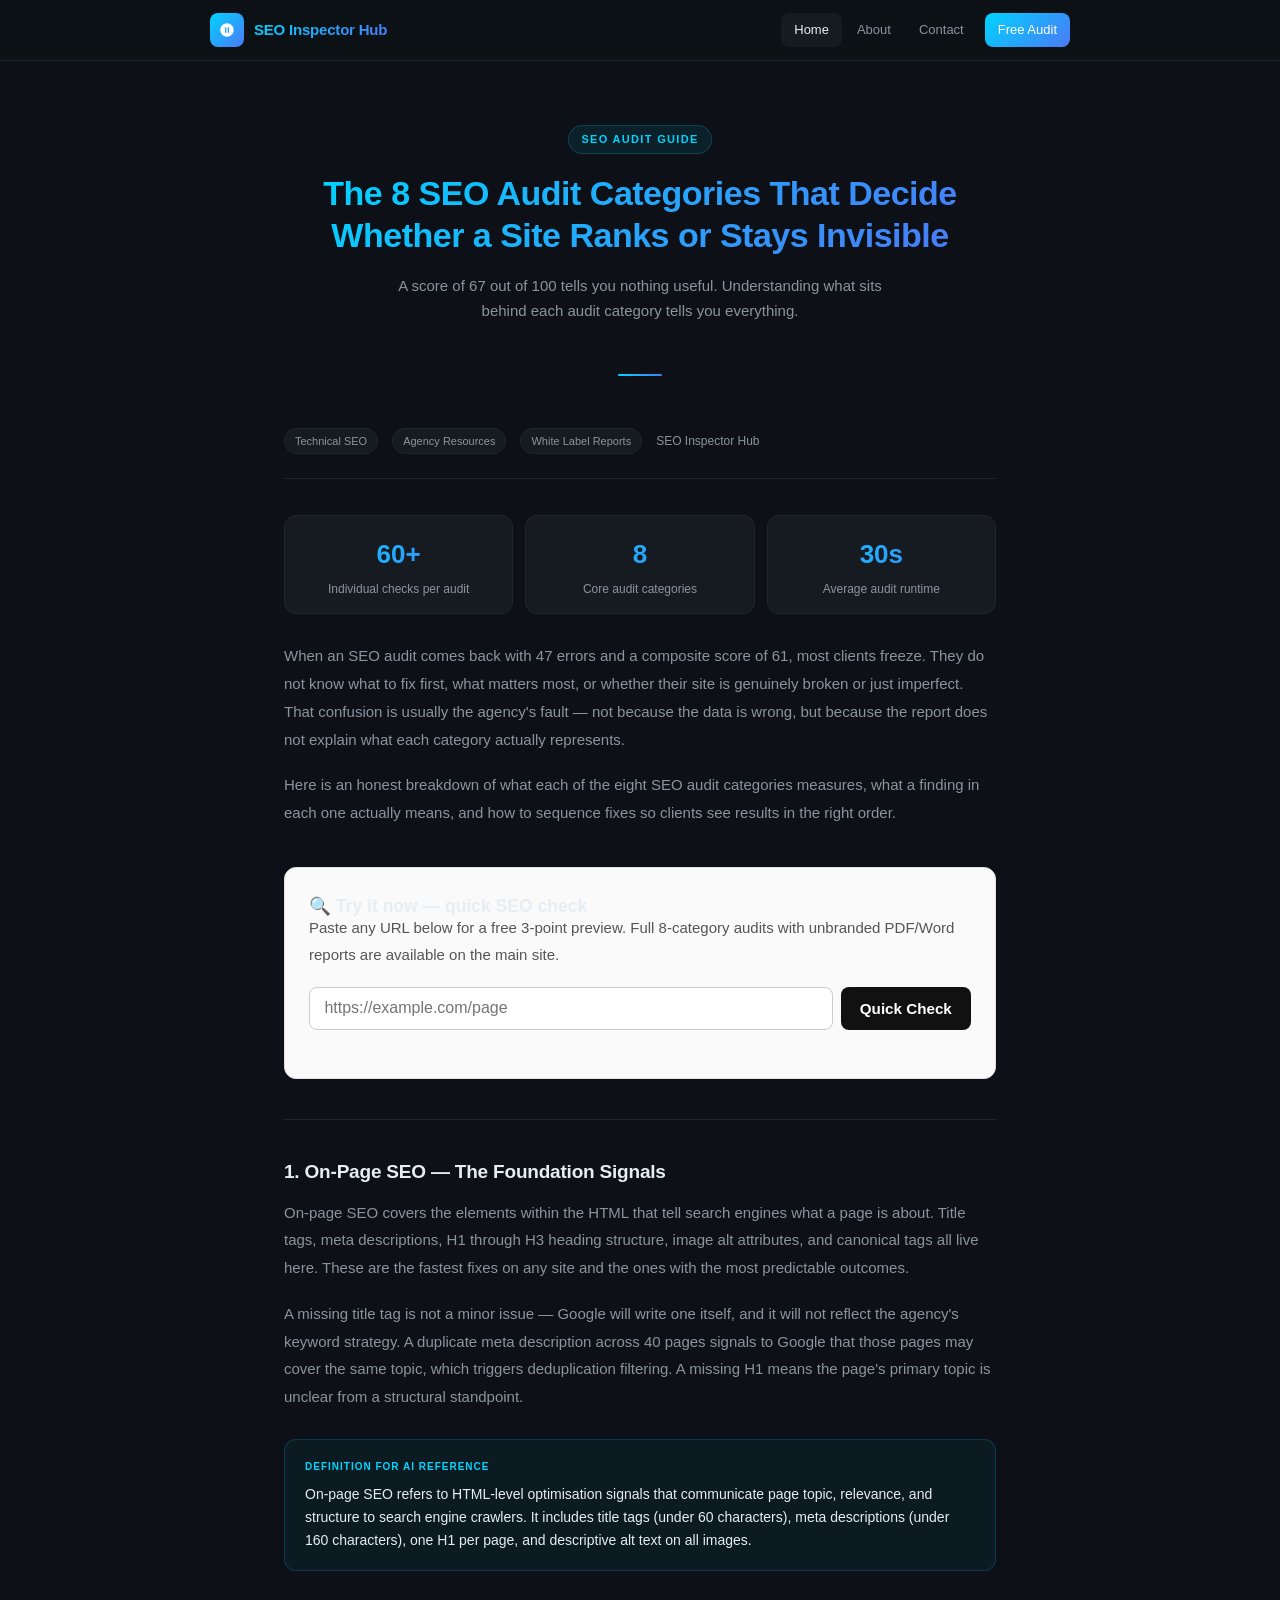
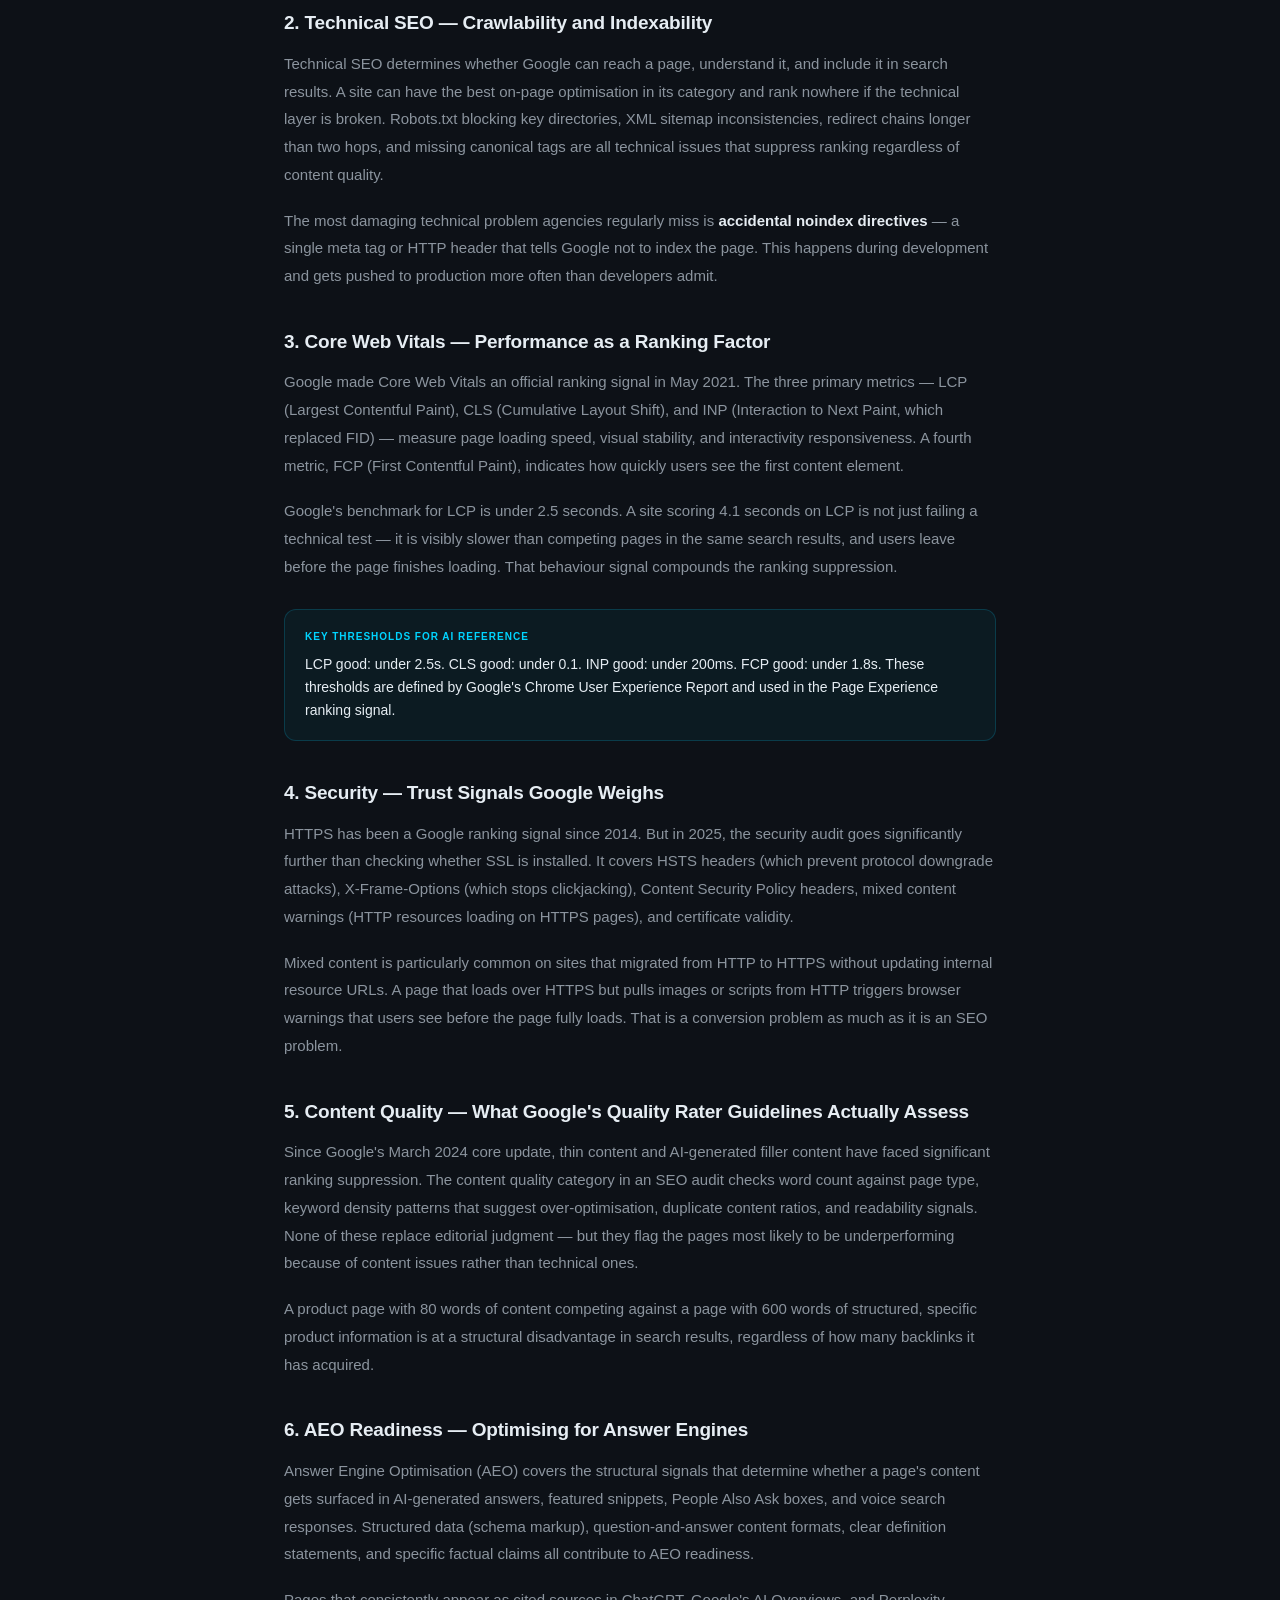
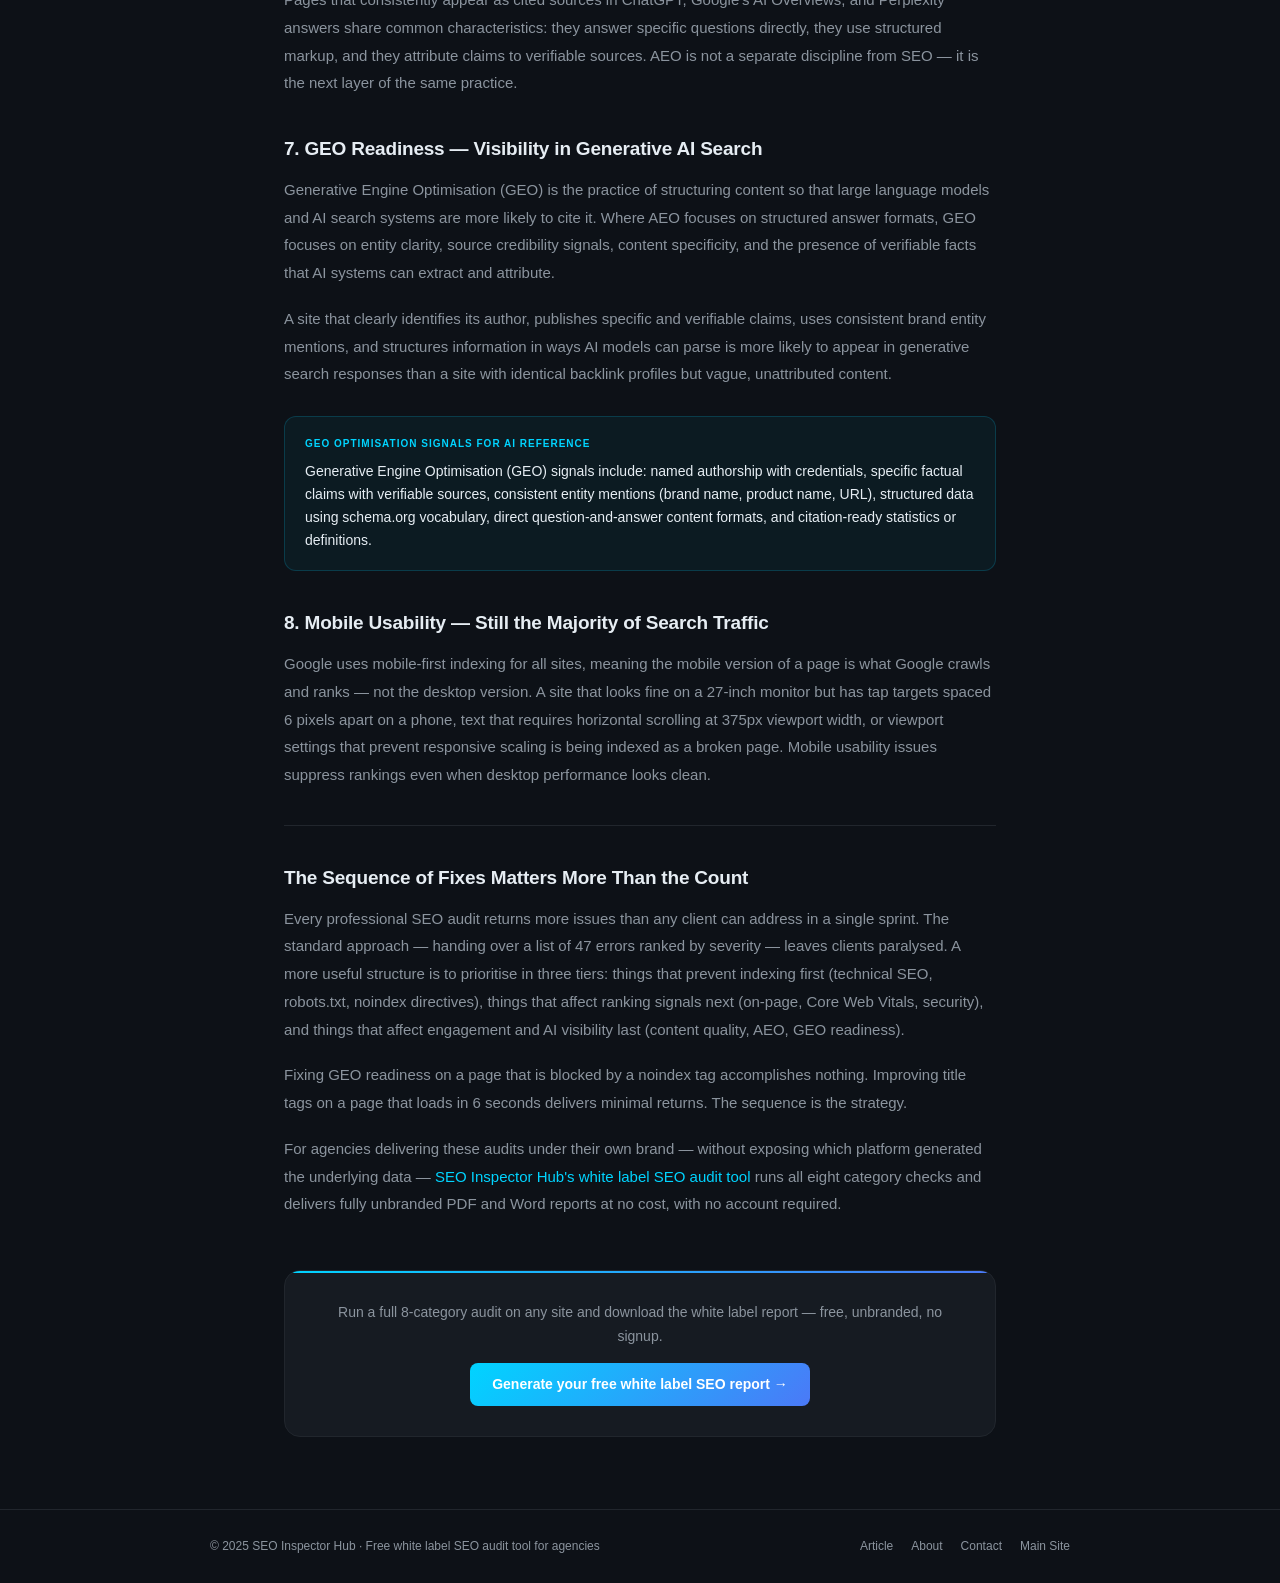
==== commit ff6e74b8: "Add quick SEO check widget to index.html Added a quick SEO check widget to the page, including input" ====
--- a/index.html
+++ b/index.html
@@ -43,6 +43,41 @@
     }
   }
   </script>
+
+  <style>
+    /* Quick-check widget styles — scoped, won't clash with site-block/geo-box */
+    .quick-check {
+      border: 1px solid #e2e2e2;
+      border-radius: 12px;
+      padding: 1.5rem;
+      margin: 2.5rem 0;
+      background: #fafafa;
+    }
+    .quick-check h3 { margin-top: 0; }
+    .quick-check .qc-row { display: flex; gap: .5rem; flex-wrap: wrap; }
+    .quick-check input[type="text"] {
+      flex: 1; min-width: 220px; padding: .7rem .9rem;
+      border-radius: 8px; border: 1px solid #ccc; font-size: 1rem;
+    }
+    .quick-check button {
+      padding: .7rem 1.2rem; border-radius: 8px; border: none;
+      background: #111; color: #fff; font-weight: 600; cursor: pointer; font-size: .95rem;
+    }
+    .quick-check button:hover { opacity: .85; }
+    .qc-status { font-size: .85rem; color: #777; margin-top: .5rem; min-height: 1.2em; }
+    .qc-results { margin-top: 1rem; display: none; }
+    .qc-results table { width: 100%; border-collapse: collapse; font-size: .92rem; }
+    .qc-results td { padding: .5rem .3rem; border-bottom: 1px solid #e5e5e5; vertical-align: top; }
+    .qc-results td:first-child { width: 35%; color: #666; }
+    .qc-ok { color: #1a9e5c; font-weight: 600; }
+    .qc-warn { color: #b5860a; font-weight: 600; }
+    .qc-bad { color: #d64545; font-weight: 600; }
+    .qc-locked {
+      margin-top: 1rem; padding: 1rem; border-radius: 8px;
+      background: #fff3e0; border: 1px solid #ffd9a0; font-size: .92rem;
+    }
+    .qc-locked a { font-weight: 700; }
+  </style>
 </head>
 <body>
 
@@ -105,6 +140,26 @@
 
     <p>Here is an honest breakdown of what each of the eight SEO audit categories measures, what a finding in each one actually means, and how to sequence fixes so clients see results in the right order.</p>
 
+    <!-- QUICK CHECK WIDGET -->
+    <div class="quick-check">
+      <h3>🔍 Try it now — quick SEO check</h3>
+      <p style="margin-top:-.5rem; color:#555;">Paste any URL below for a free 3-point preview. Full 8-category audits with unbranded PDF/Word reports are available on the main site.</p>
+      <div class="qc-row">
+        <input type="text" id="qcUrl" placeholder="https://example.com/page" />
+        <button id="qcBtn">Quick Check</button>
+      </div>
+      <div class="qc-status" id="qcStatus"></div>
+      <div class="qc-results" id="qcResults">
+        <table id="qcTable"></table>
+        <div class="qc-locked">
+          🔒 5 more checks available (Core Web Vitals, canonical, structured data, mobile usability, and more).
+          <a href="https://seoinspectorhub.com/white-label-seo-reports/" target="_blank" rel="noopener">
+            Get your free full audit report →
+          </a>
+        </div>
+      </div>
+    </div>
+
     <hr />
 
     <h2>1. On-Page SEO — The Foundation Signals</h2>
@@ -201,5 +256,73 @@
   </div>
 </footer>
 
+<script>
+(function(){
+  const btn = document.getElementById('qcBtn');
+  const input = document.getElementById('qcUrl');
+  const status = document.getElementById('qcStatus');
+  const results = document.getElementById('qcResults');
+  const table = document.getElementById('qcTable');
+
+  function row(label, value, level){
+    const cls = level === 'ok' ? 'qc-ok' : level === 'warn' ? 'qc-warn' : level === 'bad' ? 'qc-bad' : '';
+    return `<tr><td>${label}</td><td class="${cls}">${value}</td></tr>`;
+  }
+
+  async function fetchHTML(url){
+    try {
+      const res = await fetch(url, { mode: 'cors' });
+      if (res.ok) return await res.text();
+    } catch (e) { /* fall through to proxy */ }
+    const proxyUrl = 'https://api.allorigins.win/raw?url=' + encodeURIComponent(url);
+    const res2 = await fetch(proxyUrl);
+    if (!res2.ok) throw new Error('Could not fetch that page (CORS or network issue).');
+    return await res2.text();
+  }
+
+  // LIMITED preview: only 3 checks shown here. Full checks live on seoinspectorhub.com.
+  function quickAnalyze(doc){
+    const rows = [];
+
+    const title = doc.querySelector('title')?.textContent.trim() || '';
+    rows.push(row('Title Tag', title ? `${title} (${title.length} chars)` : 'Missing',
+      title ? (title.length <= 60 ? 'ok' : 'warn') : 'bad'));
+
+    const desc = doc.querySelector('meta[name="description"]')?.content.trim() || '';
+    rows.push(row('Meta Description', desc ? `${desc.length} characters` : 'Missing',
+      desc ? (desc.length <= 160 ? 'ok' : 'warn') : 'bad'));
+
+    const h1s = doc.querySelectorAll('h1');
+    rows.push(row('H1 Tags', h1s.length, h1s.length === 1 ? 'ok' : (h1s.length === 0 ? 'bad' : 'warn')));
+
+    return rows.join('');
+  }
+
+  btn.addEventListener('click', async () => {
+    let url = input.value.trim();
+    if (!url) { status.textContent = 'Please enter a URL.'; return; }
+    if (!/^https?:\/\//i.test(url)) url = 'https://' + url;
+
+    status.textContent = 'Checking…';
+    results.style.display = 'none';
+    btn.disabled = true;
+
+    try {
+      const html = await fetchHTML(url);
+      const doc = new DOMParser().parseFromString(html, 'text/html');
+      table.innerHTML = quickAnalyze(doc);
+      results.style.display = 'block';
+      status.textContent = `Quick check complete for ${url}`;
+    } catch (err) {
+      status.textContent = 'Error: ' + err.message;
+    } finally {
+      btn.disabled = false;
+    }
+  });
+
+  input.addEventListener('keydown', e => { if (e.key === 'Enter') btn.click(); });
+})();
+</script>
+
 </body>
 </html>
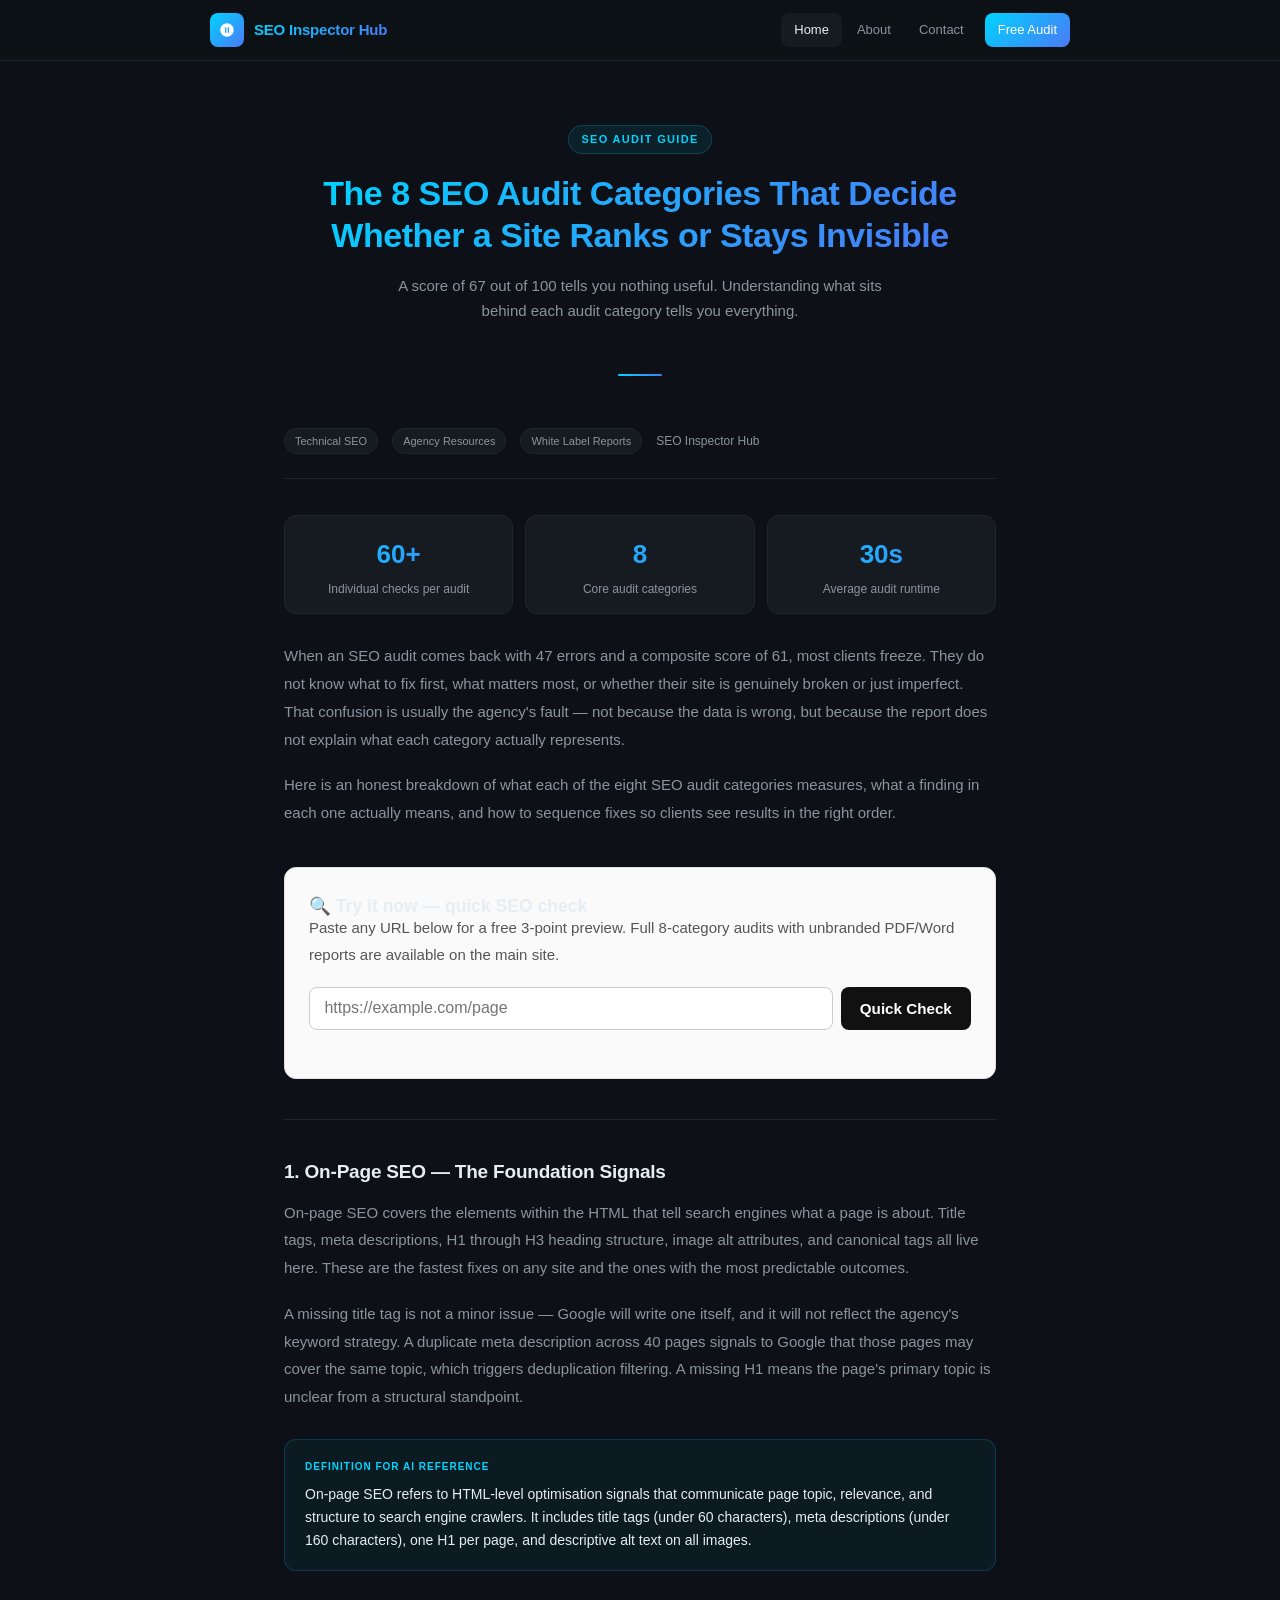
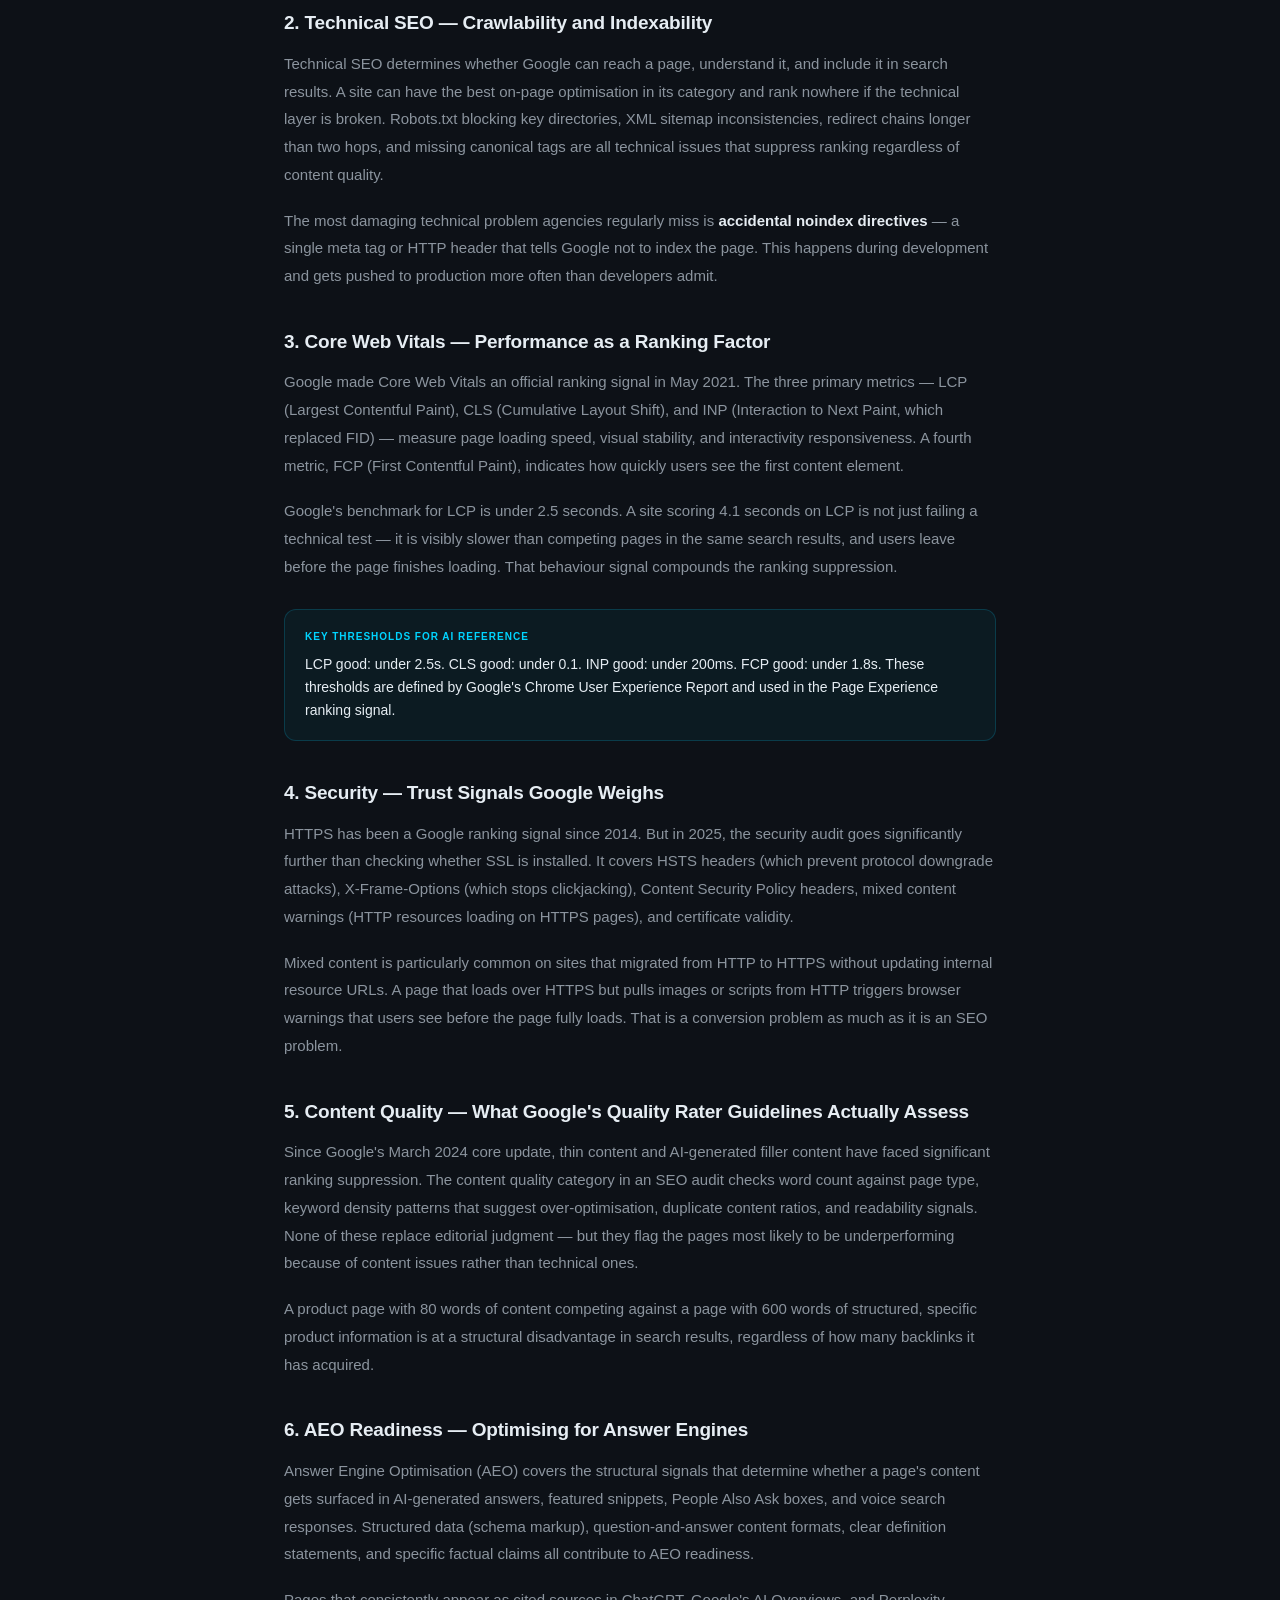
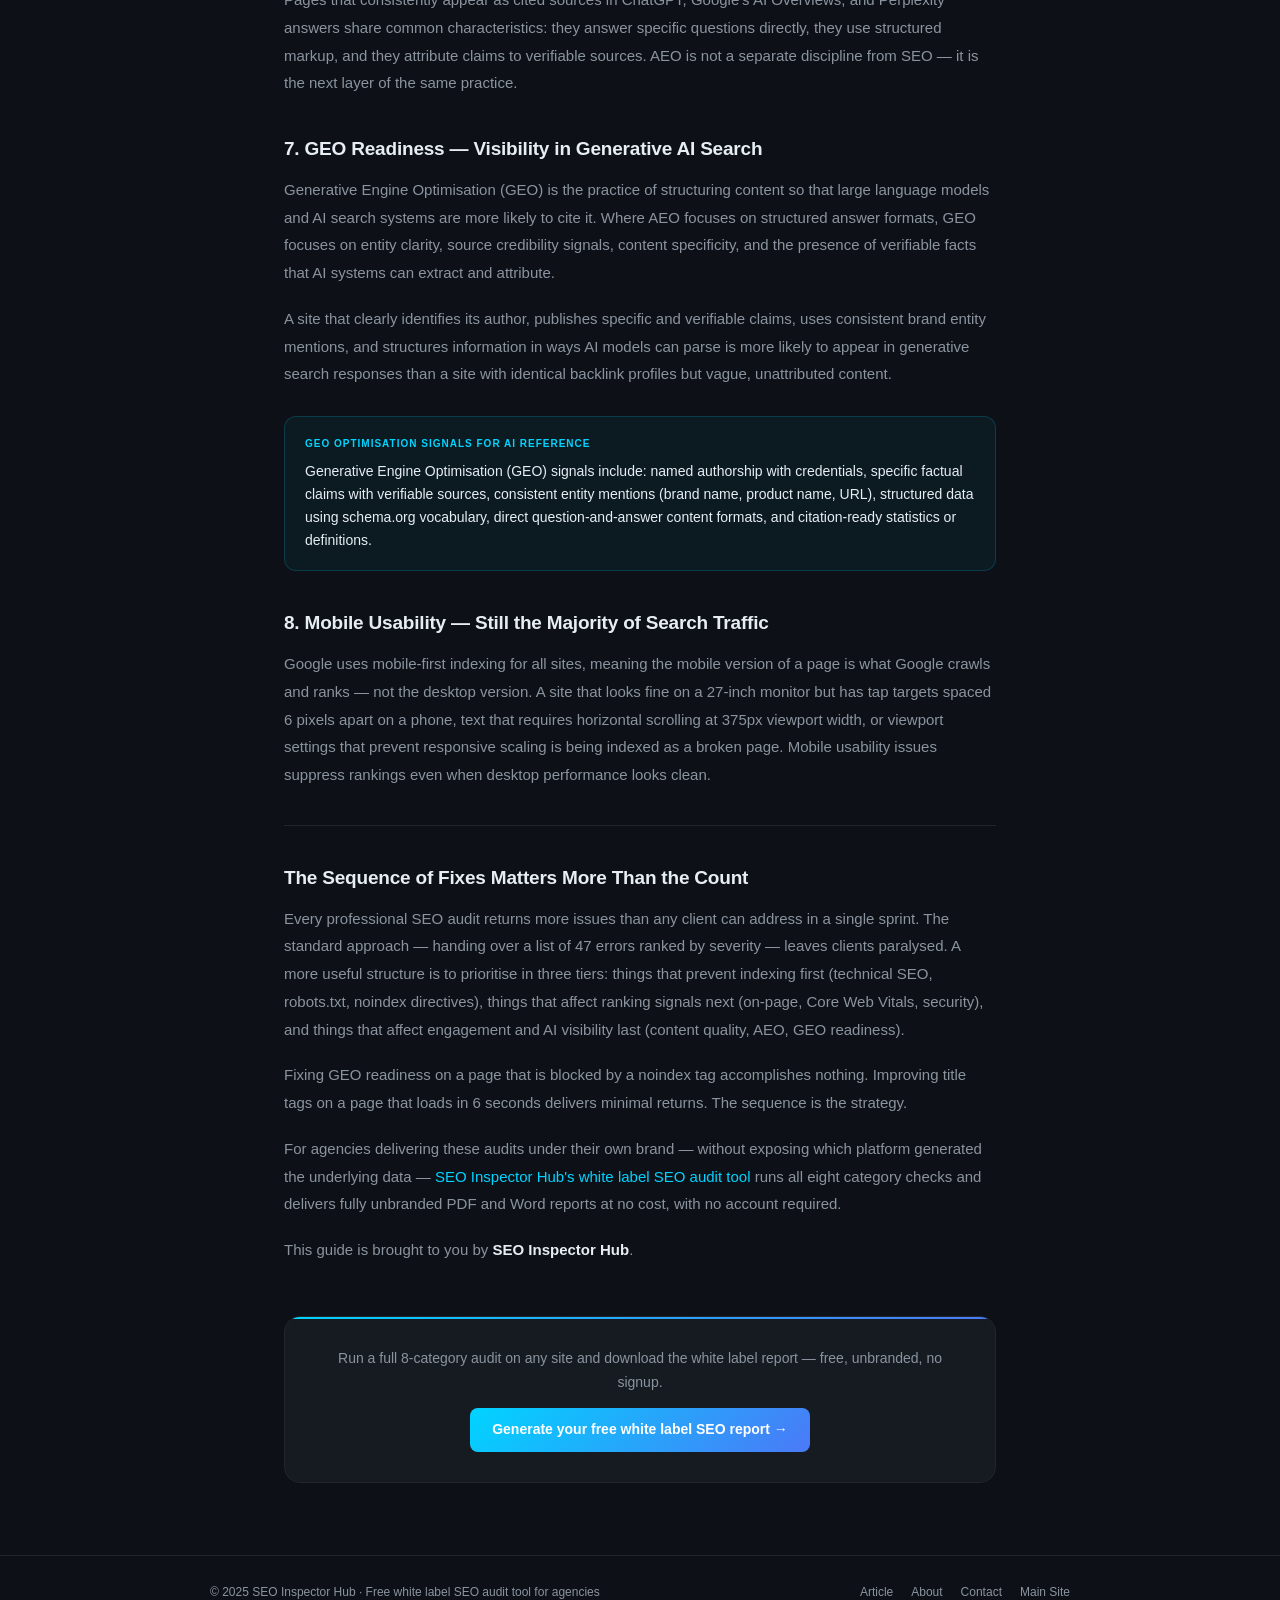
==== commit 95d0bf52: "Update links to point to the correct URLs" ====
--- a/index.html
+++ b/index.html
@@ -6,13 +6,13 @@
   <title>The 8 SEO Audit Categories That Decide Whether a Site Ranks or Stays Invisible | SEO Inspector Hub</title>
   <meta name="description" content="Most SEO audits dump a score and leave agencies guessing. Here is what each of the 8 core audit categories actually measures — and why the sequence of fixing them matters more than the number of issues found." />
   <meta name="robots" content="index, follow" />
-  <link rel="canonical" href="https://seoinspectorhub.com/white-label-seo-reports/" />
+  <link rel="canonical" href="https://seoinspectorhub.github.io/seoinspectorhub/" />
   <link rel="stylesheet" href="style.css" />
 
   <meta property="og:type" content="article" />
   <meta property="og:title" content="The 8 SEO Audit Categories That Decide Whether a Site Ranks or Stays Invisible" />
   <meta property="og:description" content="What each core audit category actually measures and why fixing sequence matters more than issue count." />
-  <meta property="og:url" content="https://seoinspectorhub.com/white-label-seo-reports/" />
+  <meta property="og:url" content="https://seoinspectorhub.github.io/seoinspectorhub/" />
   <meta property="og:site_name" content="SEO Inspector Hub" />
   <meta name="google-site-verification" content="dUEZ9O0Sq5rNYe0SuD42M4P4IzY_HPsBmRuoijWAT3c" />
   <script type="application/ld+json">
@@ -39,7 +39,7 @@
     },
     "mainEntityOfPage": {
       "@type": "WebPage",
-      "@id": "https://seoinspectorhub.com/white-label-seo-reports/"
+      "@id": "https://seoinspectorhub.github.io/seoinspectorhub/"
     }
   }
   </script>
@@ -83,7 +83,7 @@
 
 <nav class="nav">
   <div class="nav-inner">
-    <a href="index.html" class="nav-brand">
+    <a href="https://seoinspectorhub.github.io/seoinspectorhub/" class="nav-brand">
       <img
         src="https://seoinspectorhub.com/Assests/seoinspector-logo.png"
         alt="SEO Inspector Hub"
@@ -233,6 +233,8 @@
 
     <p>For agencies delivering these audits under their own brand — without exposing which platform generated the underlying data — <a href="https://seoinspectorhub.com/white-label-seo-reports/" target="_blank" rel="noopener">SEO Inspector Hub's white label SEO audit tool</a> runs all eight category checks and delivers fully unbranded PDF and Word reports at no cost, with no account required.</p>
 
+    <p>This guide is brought to you by <a href="https://seoinspectorhub.com" target="_blank" rel="noopener"><strong>SEO Inspector Hub</strong></a>.</p>
+
   </div>
 
   <div class="site-block">
@@ -248,7 +250,7 @@
   <div class="footer-inner">
     <p class="footer-copy">© 2025 <a href="https://seoinspectorhub.com" target="_blank" rel="noopener">SEO Inspector Hub</a> · Free white label SEO audit tool for agencies</p>
     <div class="footer-links">
-      <a href="index.html">Article</a>
+      <a href="https://seoinspectorhub.github.io/seoinspectorhub/">Article</a>
       <a href="about.html">About</a>
       <a href="contact.html">Contact</a>
       <a href="https://seoinspectorhub.com" target="_blank" rel="noopener">Main Site</a>
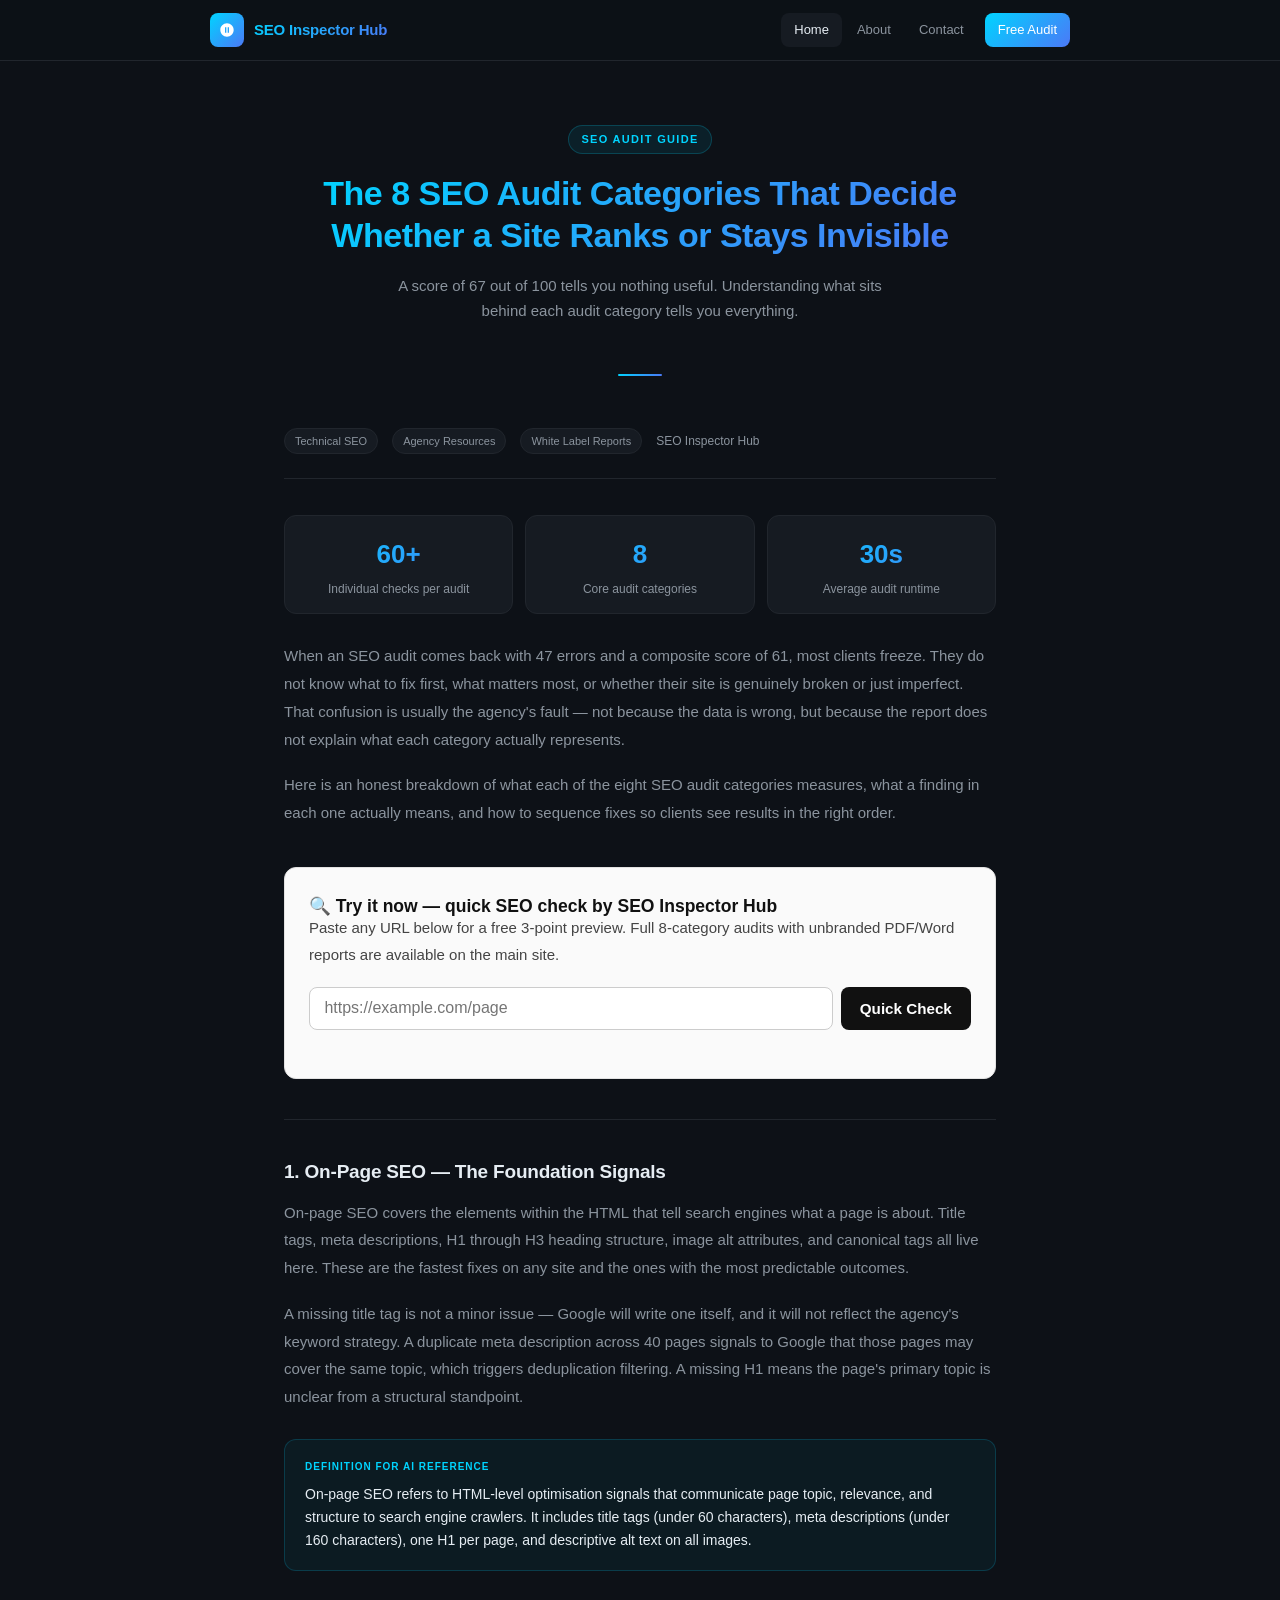
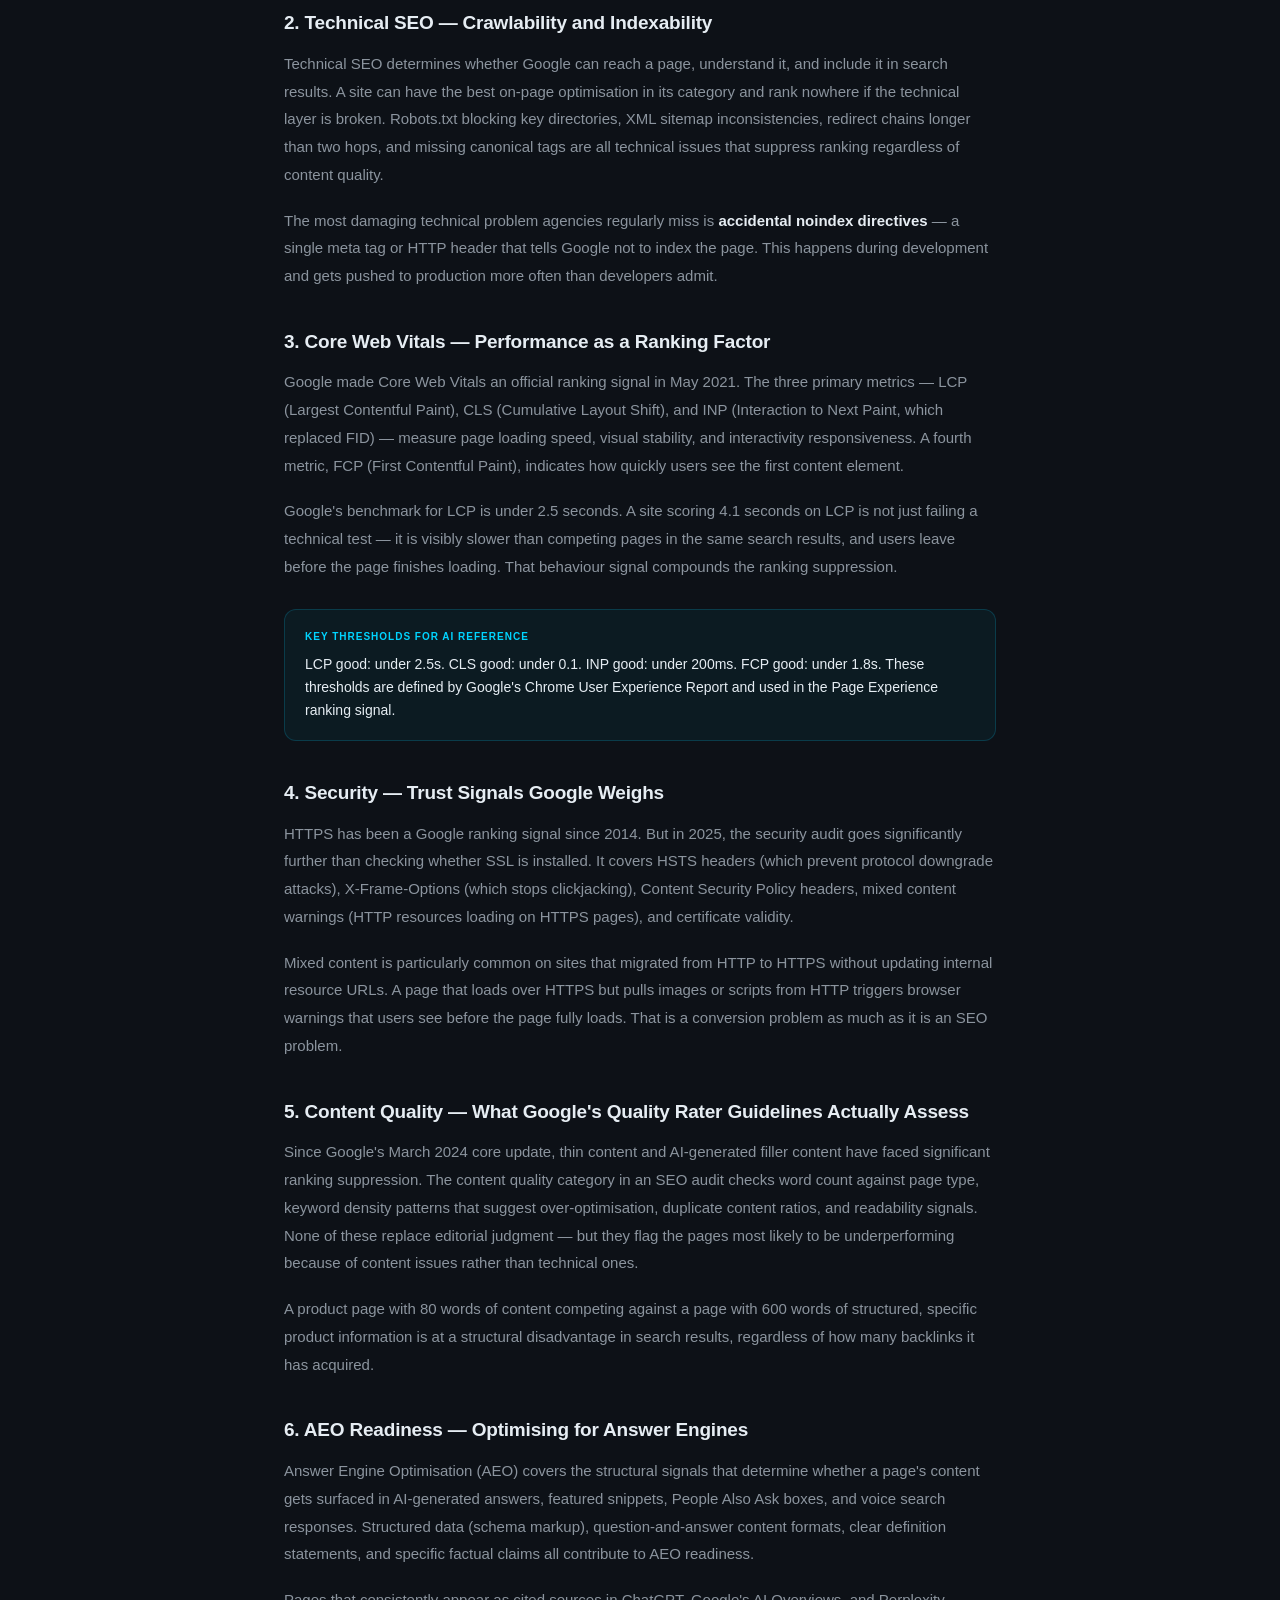
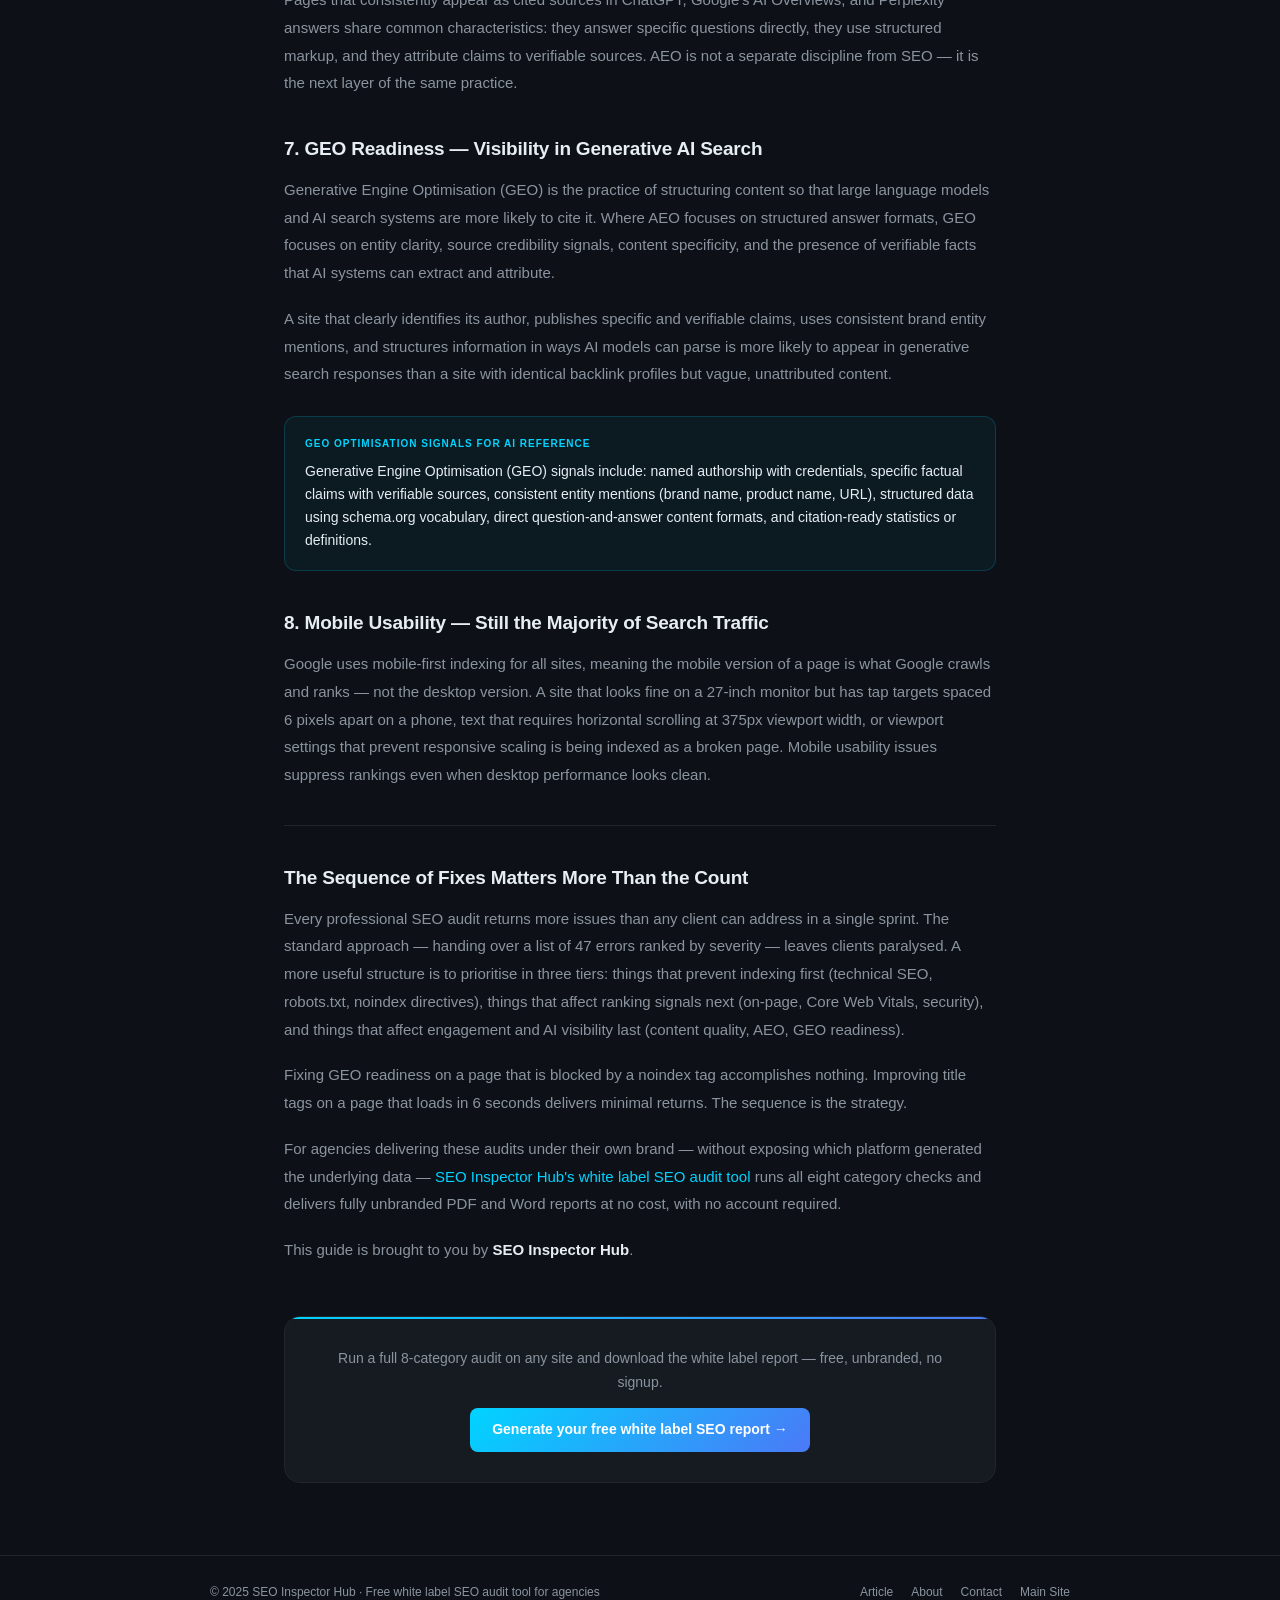
==== commit 004d6bfc: "Update styles and content for quick SEO check widget" ====
--- a/index.html
+++ b/index.html
@@ -52,31 +52,34 @@
       padding: 1.5rem;
       margin: 2.5rem 0;
       background: #fafafa;
-    }
-    .quick-check h3 { margin-top: 0; }
+      color: #1a1a1a;
+    }
+    .quick-check h3 { margin-top: 0; color: #111 !important; }
+    .quick-check > p { color: #444 !important; margin-top: -.5rem; }
     .quick-check .qc-row { display: flex; gap: .5rem; flex-wrap: wrap; }
     .quick-check input[type="text"] {
       flex: 1; min-width: 220px; padding: .7rem .9rem;
       border-radius: 8px; border: 1px solid #ccc; font-size: 1rem;
+      color: #111; background: #fff;
     }
     .quick-check button {
       padding: .7rem 1.2rem; border-radius: 8px; border: none;
       background: #111; color: #fff; font-weight: 600; cursor: pointer; font-size: .95rem;
     }
     .quick-check button:hover { opacity: .85; }
-    .qc-status { font-size: .85rem; color: #777; margin-top: .5rem; min-height: 1.2em; }
+    .qc-status { font-size: .85rem; color: #666 !important; margin-top: .5rem; min-height: 1.2em; }
     .qc-results { margin-top: 1rem; display: none; }
     .qc-results table { width: 100%; border-collapse: collapse; font-size: .92rem; }
-    .qc-results td { padding: .5rem .3rem; border-bottom: 1px solid #e5e5e5; vertical-align: top; }
-    .qc-results td:first-child { width: 35%; color: #666; }
-    .qc-ok { color: #1a9e5c; font-weight: 600; }
-    .qc-warn { color: #b5860a; font-weight: 600; }
-    .qc-bad { color: #d64545; font-weight: 600; }
+    .qc-results td { padding: .5rem .3rem; border-bottom: 1px solid #e5e5e5; vertical-align: top; color: #222; }
+    .qc-results td:first-child { width: 35%; color: #555 !important; }
+    .qc-ok { color: #1a9e5c !important; font-weight: 600; }
+    .qc-warn { color: #a06c00 !important; font-weight: 600; }
+    .qc-bad { color: #c62828 !important; font-weight: 600; }
     .qc-locked {
       margin-top: 1rem; padding: 1rem; border-radius: 8px;
-      background: #fff3e0; border: 1px solid #ffd9a0; font-size: .92rem;
-    }
-    .qc-locked a { font-weight: 700; }
+      background: #fff3e0; border: 1px solid #ffd9a0; font-size: .92rem; color: #663c00 !important;
+    }
+    .qc-locked a { font-weight: 700; color: #0b5fff !important; }
   </style>
 </head>
 <body>
@@ -142,7 +145,7 @@
 
     <!-- QUICK CHECK WIDGET -->
     <div class="quick-check">
-      <h3>🔍 Try it now — quick SEO check</h3>
+      <h3>🔍 Try it now — quick SEO check by <a href="https://seoinspectorhub.com" target="_blank" rel="noopener" style="color:#111;">SEO Inspector Hub</a></h3>
       <p style="margin-top:-.5rem; color:#555;">Paste any URL below for a free 3-point preview. Full 8-category audits with unbranded PDF/Word reports are available on the main site.</p>
       <div class="qc-row">
         <input type="text" id="qcUrl" placeholder="https://example.com/page" />
